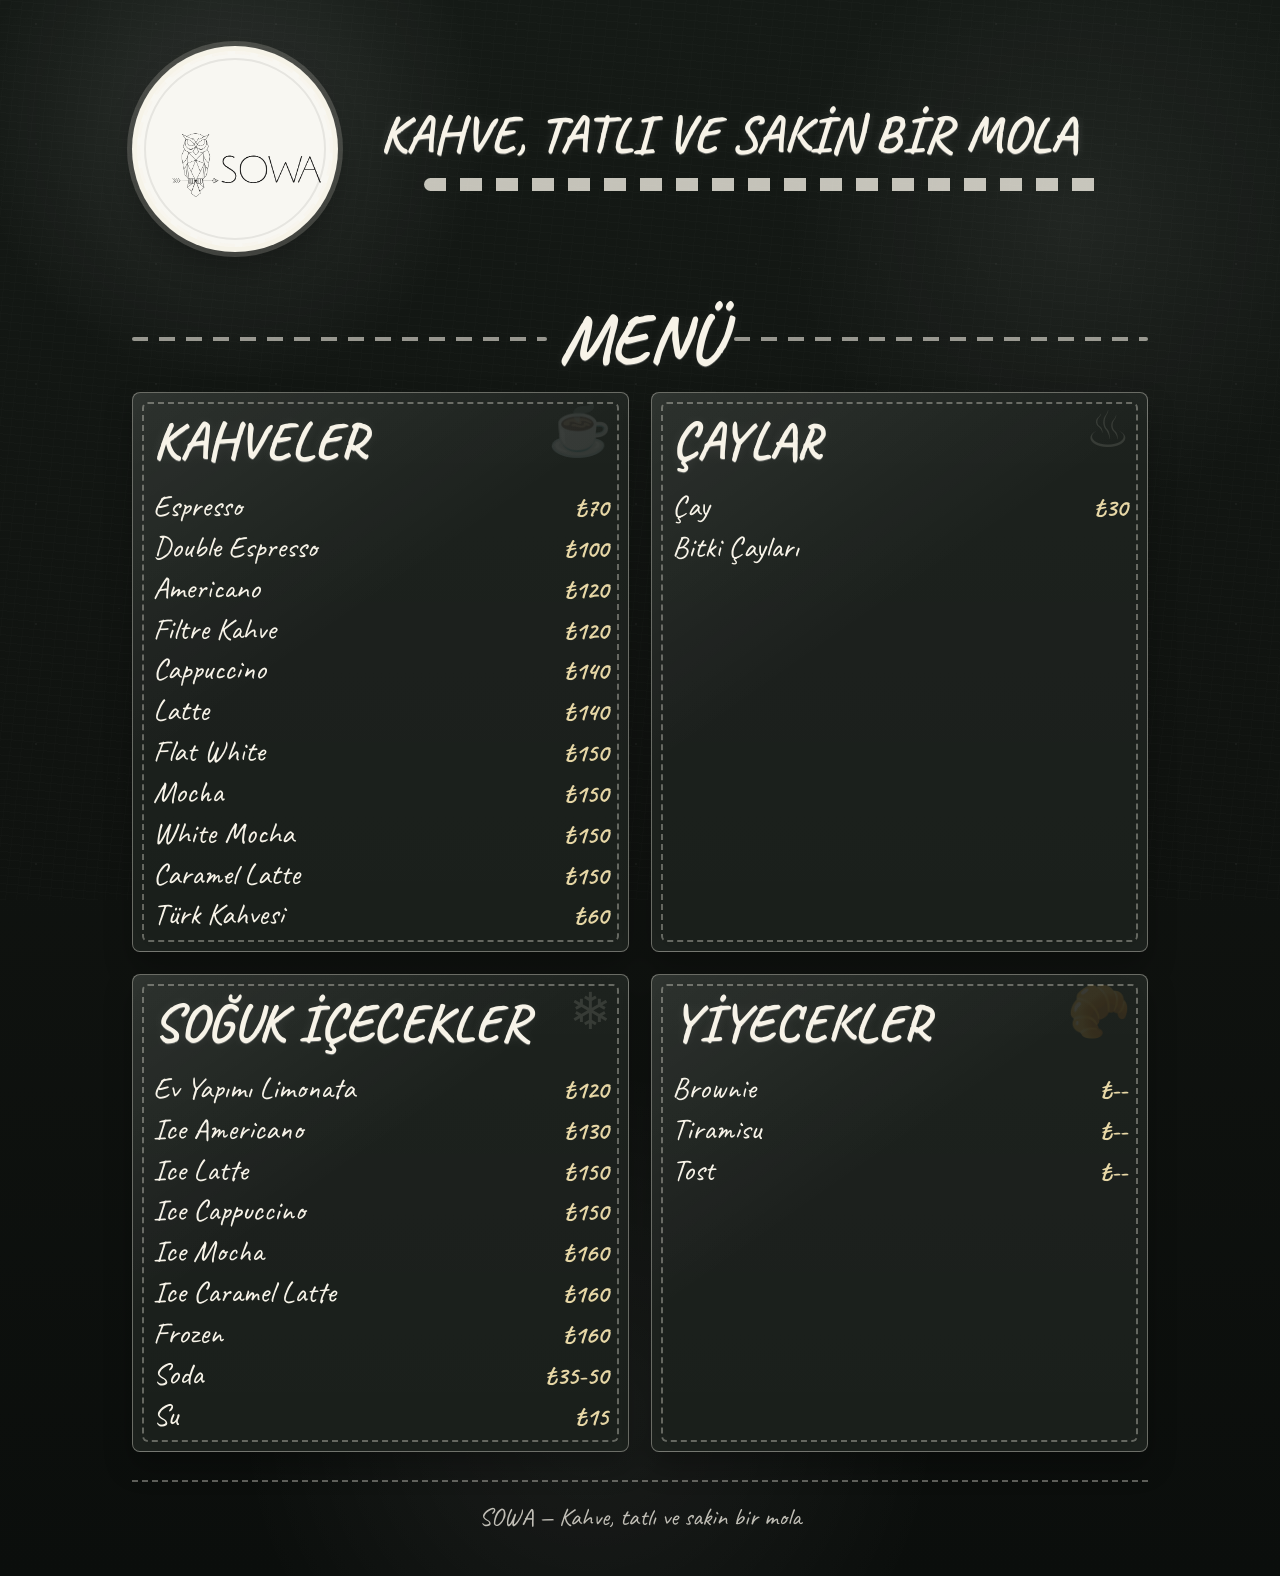
==== sowa-qr-menu/index.html @ 98343e18 "Initial commit: SOWA QR Menu" ====
<!doctype html>
<html lang="tr">
  <head>
    <meta charset="utf-8">
    <meta name="viewport" content="width=device-width, initial-scale=1">
    <meta name="description" content="SOWA QR menü">
    <meta name="theme-color" content="#101310">
    <title>SOWA QR Menü</title>
    <link rel="preconnect" href="https://fonts.googleapis.com">
    <link rel="preconnect" href="https://fonts.gstatic.com" crossorigin>
    <link href="https://fonts.googleapis.com/css2?family=Permanent+Marker&family=Caveat:wght@400;700&display=swap" rel="stylesheet">
    <link rel="stylesheet" href="style.css">
  </head>
  <body>
    <main class="page-shell">
      <header class="hero">
        <div class="logo-badge" aria-label="SOWA logosu">
          <img class="logo" src="assets/logo.jpeg" alt="" width="1080" height="707">
        </div>
        <div class="hero-copy">
          <p class="tagline">Kahve, tatlı ve sakin bir mola</p>
          <span class="hero-dash" aria-hidden="true"></span>
        </div>
      </header>

      <section class="menu-board" aria-labelledby="menu-title">
        <div class="section-heading">
          <span class="chalk-line"></span>
          <h1 id="menu-title">Menü</h1>
          <span class="chalk-line"></span>
        </div>

        <div id="menu" class="menu-grid" aria-live="polite">
          <p class="loading">Menü yükleniyor...</p>
        </div>
      </section>

      <footer class="footer">
        SOWA — Kahve, tatlı ve sakin bir mola
      </footer>
    </main>

    <script src="script.js" defer></script>
  </body>
</html>
---- sowa-qr-menu/style.css ----
:root {
  color-scheme: dark;
  --board: #101310;
  --board-mid: #171c18;
  --board-light: #222821;
  --chalk: #f7f3e8;
  --chalk-soft: rgba(247, 243, 232, 0.76);
  --chalk-faint: rgba(247, 243, 232, 0.42);
  --chalk-line: rgba(247, 243, 232, 0.58);
  --paper: #f3efe4;
  --price: #e7d7a6;
  --shadow: rgba(0, 0, 0, 0.48);
}

* {
  box-sizing: border-box;
}

html {
  min-height: 100%;
  background: var(--board);
  overflow-x: hidden;
}

body {
  min-height: 100%;
  margin: 0;
  color: var(--chalk);
  font-family: "Caveat", "Segoe Print", "Bradley Hand", cursive, sans-serif;
  letter-spacing: 0;
  background:
    radial-gradient(circle at 18% 8%, rgba(255, 255, 255, 0.105), transparent 16rem),
    radial-gradient(circle at 84% 14%, rgba(255, 255, 255, 0.06), transparent 18rem),
    radial-gradient(circle at 46% 90%, rgba(255, 255, 255, 0.06), transparent 22rem),
    linear-gradient(180deg, #151a16 0%, var(--board) 48%, #0b0e0c 100%);
  overflow-x: hidden;
}

body::before,
body::after {
  position: fixed;
  inset: 0;
  pointer-events: none;
  content: "";
}

body::before {
  opacity: 0.23;
  background-image:
    repeating-linear-gradient(5deg, rgba(255, 255, 255, 0.035) 0 1px, transparent 1px 8px),
    repeating-linear-gradient(96deg, rgba(255, 255, 255, 0.025) 0 1px, transparent 1px 11px);
  mix-blend-mode: screen;
}

body::after {
  opacity: 0.18;
  background:
    radial-gradient(circle at 30% 20%, rgba(255, 255, 255, 0.22) 0 1px, transparent 1px 5px),
    radial-gradient(circle at 70% 58%, rgba(255, 255, 255, 0.18) 0 1px, transparent 1px 6px);
  background-size: 120px 120px, 170px 170px;
}

.page-shell {
  position: relative;
  z-index: 1;
  width: min(100%, 1080px);
  margin: 0 auto;
  padding: 18px 14px 30px;
}

.hero {
  display: grid;
  grid-template-columns: auto minmax(0, 1fr);
  align-items: center;
  gap: clamp(16px, 4.8vw, 42px);
  min-height: clamp(120px, 26vw, 228px);
  margin-bottom: 20px;
  padding: clamp(6px, 2.4vw, 18px) 0 clamp(12px, 3vw, 24px);
}

.logo-badge {
  position: relative;
  display: grid;
  place-items: center;
  width: clamp(104px, 25vw, 206px);
  aspect-ratio: 1;
  overflow: hidden;
  border: 5px solid rgba(247, 243, 232, 0.92);
  border-radius: 50%;
  background: #f8f7f2;
  box-shadow:
    0 0 0 5px rgba(247, 243, 232, 0.18),
    0 18px 30px rgba(0, 0, 0, 0.28);
}

.logo-badge::before {
  position: absolute;
  inset: 7px;
  z-index: 1;
  pointer-events: none;
  content: "";
  border: 2px solid rgba(18, 21, 18, 0.08);
  border-radius: 50%;
}

.logo-badge::after {
  position: absolute;
  inset: -5px;
  z-index: 2;
  pointer-events: none;
  content: "";
  border: 8px dashed rgba(247, 243, 232, 0.78);
  border-radius: 50%;
  opacity: 0.56;
}

.logo {
  width: 100%;
  height: 100%;
  object-fit: cover;
  object-position: 35% 50%;
  filter: grayscale(1) contrast(1.08);
  mix-blend-mode: multiply;
  transform: scale(1.06);
}

.hero-copy {
  display: grid;
  gap: clamp(10px, 2.5vw, 18px);
  min-width: 0;
}

.section-heading h1,
.category-title {
  text-shadow:
     0 1px 0 rgba(255, 255, 255, 0.26),
     0 0 12px rgba(255, 255, 255, 0.08);
}

.tagline {
  max-width: 760px;
  margin: 0;
  color: var(--chalk);
  font-family: "Caveat", "Segoe Print", "Bradley Hand", cursive, sans-serif;
  font-size: clamp(1.1rem, 4.2vw, 3.25rem);
  font-weight: 700;
  line-height: 1;
  text-transform: uppercase;
  white-space: nowrap;
  text-shadow:
    0 1px 0 rgba(255, 255, 255, 0.32),
    0 0 10px rgba(255, 255, 255, 0.12);
}

.hero-dash {
  display: block;
  width: min(680px, 100%);
  height: clamp(7px, 1.25vw, 13px);
  margin: 0 auto;
  border-radius: 999px;
  background: repeating-linear-gradient(
    90deg,
    rgba(247, 243, 232, 0.78) 0 22px,
    transparent 22px 36px
  );
  filter: blur(0.2px);
}

.menu-board {
  padding-top: 6px;
}

.section-heading {
  display: grid;
  grid-template-columns: 1fr auto 1fr;
  align-items: center;
  gap: 12px;
  margin: 2px 0 18px;
}

.section-heading h1 {
  margin: 0;
  font-family: "Caveat", "Segoe Print", "Bradley Hand", cursive, sans-serif;
  font-size: clamp(2rem, 10vw, 4.4rem);
  font-weight: 700;
  line-height: 1;
  text-transform: uppercase;
}

.chalk-line {
  height: 4px;
  border-radius: 999px;
  background: repeating-linear-gradient(90deg, var(--chalk-line) 0 16px, transparent 16px 27px);
  filter: blur(0.15px);
  align-self: center;
}

.menu-grid {
  display: grid;
  gap: 14px;
}

.category-card {
  position: relative;
  overflow: hidden;
  padding: 18px 16px 16px;
  border: 1px solid rgba(247, 243, 232, 0.36);
  border-radius: 8px;
  background:
    linear-gradient(145deg, rgba(255, 255, 255, 0.07), transparent 42%),
    linear-gradient(180deg, rgba(255, 255, 255, 0.026), rgba(255, 255, 255, 0.012)),
    var(--board-mid);
  box-shadow:
    0 14px 28px rgba(0, 0, 0, 0.25),
    inset 0 0 34px rgba(255, 255, 255, 0.025);
}

.category-card::before {
  position: absolute;
  inset: 9px;
  pointer-events: none;
  content: "";
  border: 2px dashed rgba(247, 243, 232, 0.34);
  border-radius: 6px;
}

.category-card::after {
  position: absolute;
  top: 12px;
  right: 16px;
  color: rgba(247, 243, 232, 0.12);
  content: attr(data-mark);
  font-family: "Caveat", "Segoe Print", "Bradley Hand", cursive, sans-serif;
  font-size: clamp(2rem, 8.5vw, 3.2rem);
  line-height: 1;
}

.category-title {
  position: relative;
  z-index: 1;
  margin: 0 0 13px;
  padding-right: 58px;
  color: var(--chalk);
  font-family: "Caveat", "Segoe Print", "Bradley Hand", cursive, sans-serif;
  font-size: clamp(1.75rem, 8.4vw, 3.3rem);
  font-weight: 700;
  line-height: 0.98;
  text-transform: uppercase;
  overflow-wrap: anywhere;
}

.items {
  position: relative;
  z-index: 1;
  display: grid;
  gap: 8px;
  margin: 0;
  padding: 0;
  padding-top: 10px;
  list-style: none;
}

.item {
  display: grid;
  grid-template-columns: minmax(0, 1fr) max-content;
  align-items: baseline;
  gap: 14px;
  min-height: 30px;
  color: var(--chalk);
  font-size: clamp(1.24rem, 5.7vw, 1.9rem);
  line-height: 1.08;
}

.item--no-price {
  grid-template-columns: minmax(0, 1fr);
}

.item-name {
  min-width: 0;
  overflow-wrap: anywhere;
}

.item-price {
  color: var(--price);
  font-family: "Caveat", "Segoe Print", "Bradley Hand", cursive, sans-serif;
  font-size: 0.84em;
  font-weight: 700;
  white-space: nowrap;
}

.loading,
.error {
  margin: 24px 0;
  color: var(--chalk-soft);
  font-size: 1.45rem;
  text-align: center;
}

.error {
  color: #ffd8c7;
}

.footer {
  margin-top: 28px;
  padding: 20px 8px 0;
  border-top: 2px dashed rgba(247, 243, 232, 0.36);
  color: var(--chalk-soft);
  font-size: clamp(1.05rem, 4.8vw, 1.55rem);
  line-height: 1.2;
  text-align: center;
  overflow-wrap: anywhere;
}

@media (min-width: 680px) {
  .page-shell {
    padding: 28px 26px 44px;
  }

  .menu-grid {
    grid-template-columns: repeat(2, minmax(0, 1fr));
    gap: 18px;
  }

  .category-card {
    padding: 22px 20px 20px;
  }

}

@media (min-width: 980px) {
  .page-shell {
    padding-inline: 32px;
  }

  .menu-grid {
    gap: 22px;
  }

}

@media (max-width: 460px) {
  .hero {
    grid-template-columns: 1fr;
    justify-items: center;
    text-align: center;
  }

  .hero-copy {
    justify-items: center;
  }
}
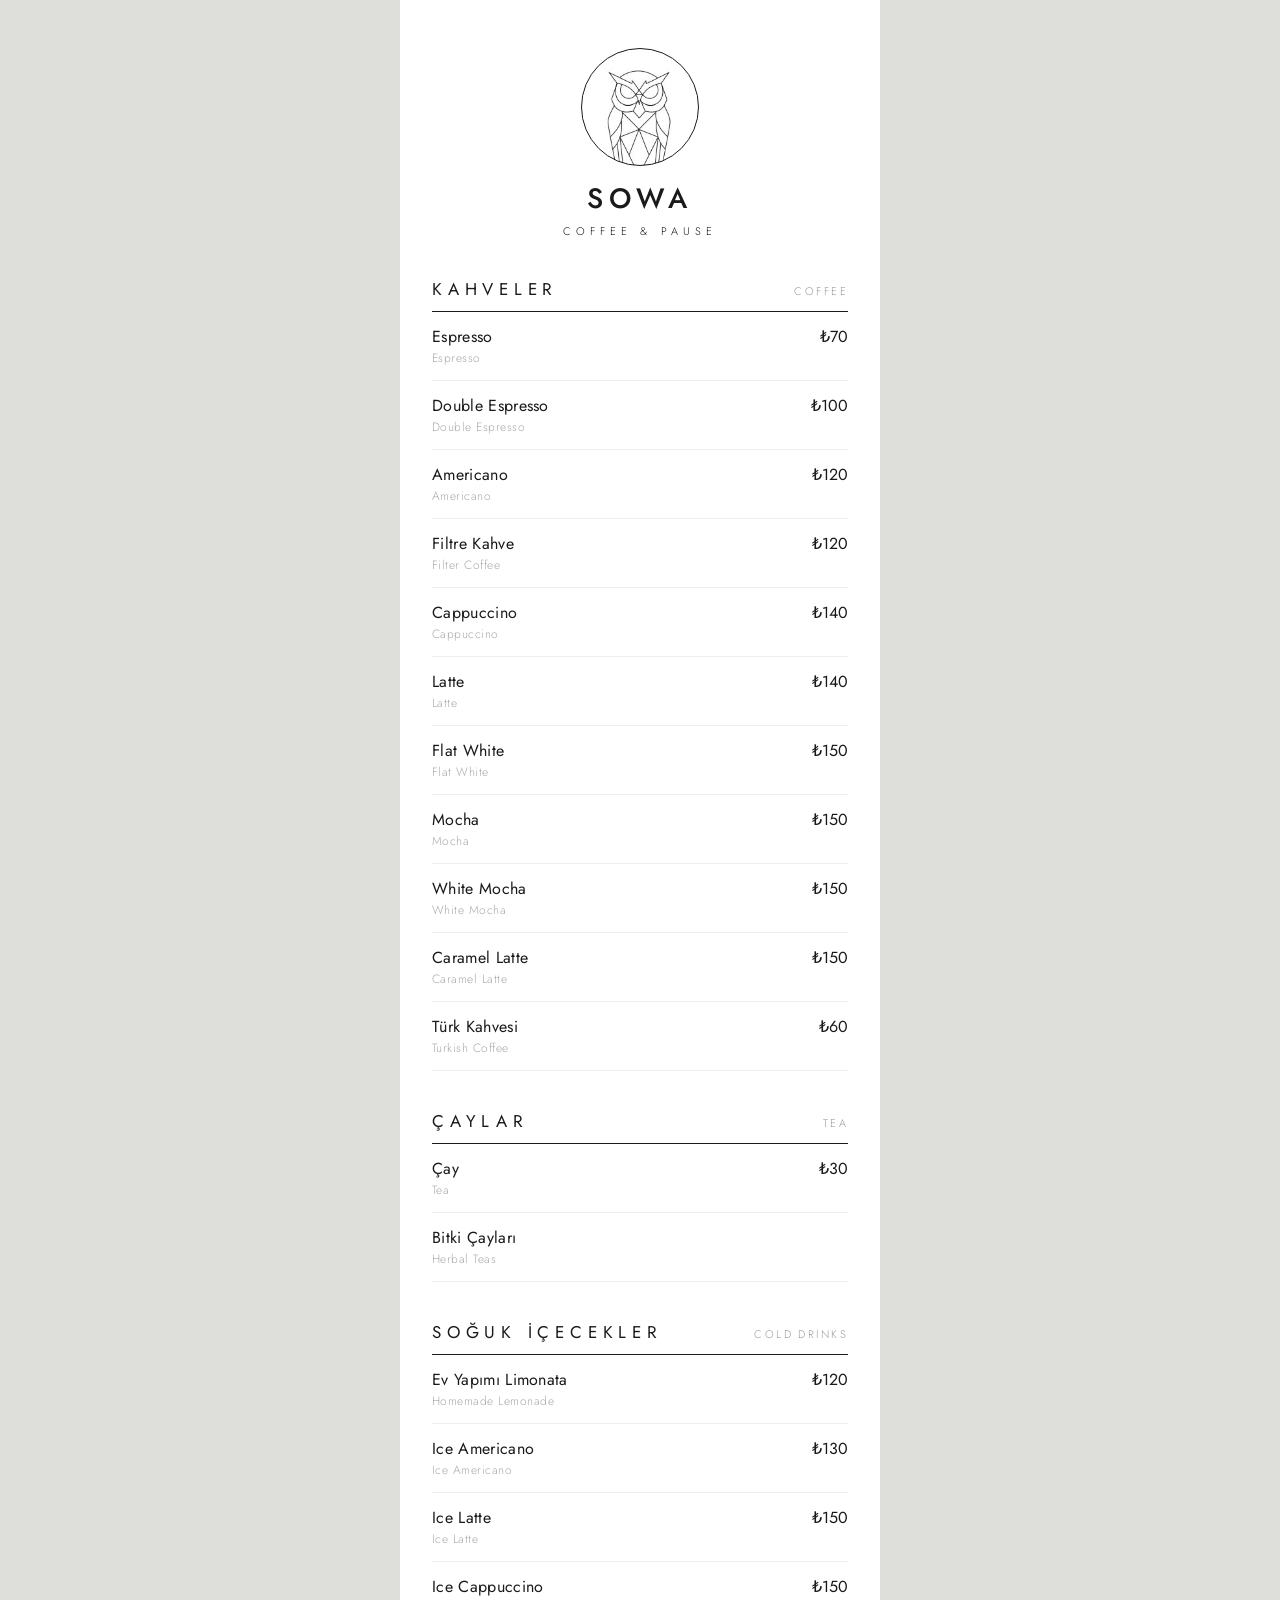
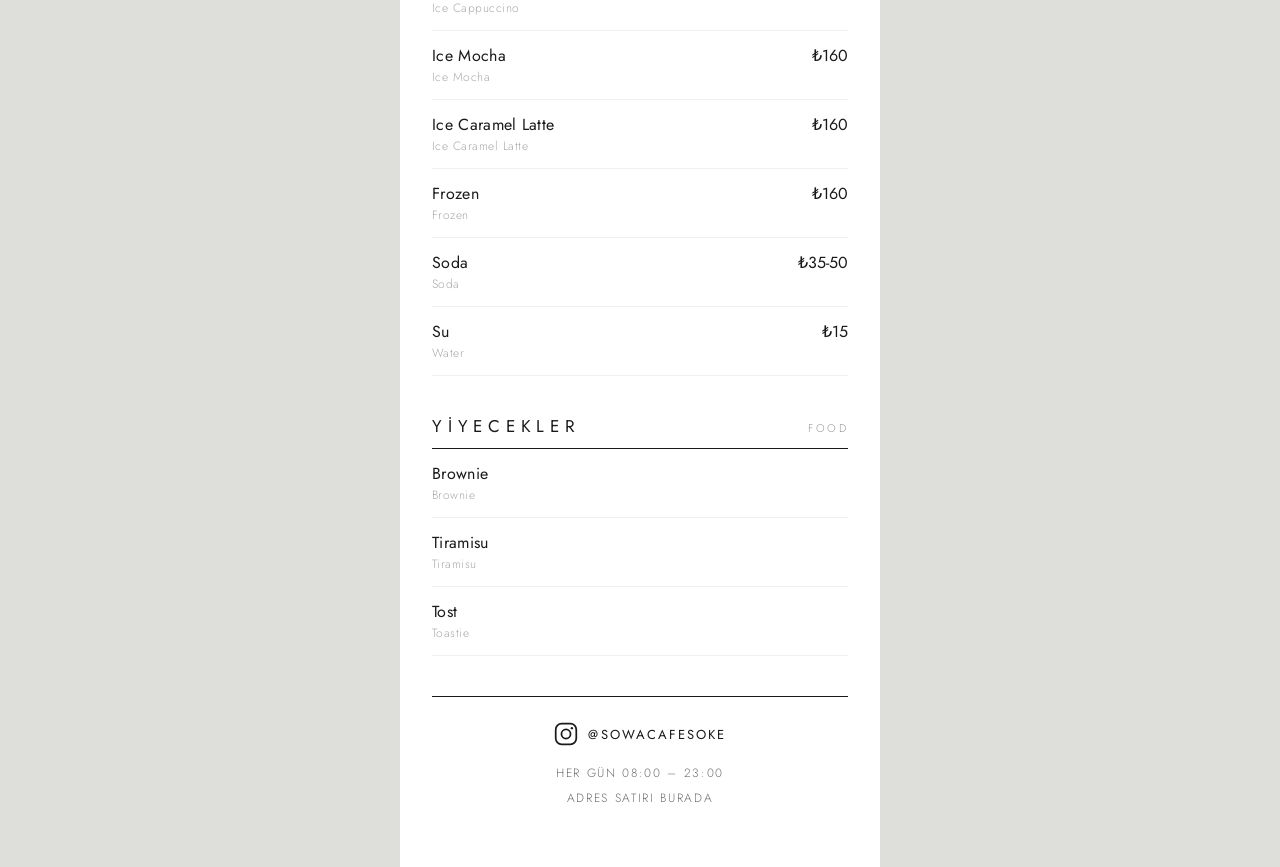
==== commit 3b95cea8: "New design: replace QR menu with updated single-page layout" ====
--- a/sowa-qr-menu/index.html
+++ b/sowa-qr-menu/index.html
@@ -1,45 +1,395 @@
 <!doctype html>
 <html lang="tr">
   <head>
-    <meta charset="utf-8">
-    <meta name="viewport" content="width=device-width, initial-scale=1">
-    <meta name="description" content="SOWA QR menü">
-    <meta name="theme-color" content="#101310">
-    <title>SOWA QR Menü</title>
-    <link rel="preconnect" href="https://fonts.googleapis.com">
-    <link rel="preconnect" href="https://fonts.gstatic.com" crossorigin>
-    <link href="https://fonts.googleapis.com/css2?family=Permanent+Marker&family=Caveat:wght@400;700&display=swap" rel="stylesheet">
-    <link rel="stylesheet" href="style.css">
+    <meta charset="utf-8" />
+    <meta
+      name="viewport"
+      content="width=device-width, initial-scale=1, maximum-scale=1"
+    />
+    <title>SOWA · Menü</title>
+    <link rel="preconnect" href="https://fonts.googleapis.com" />
+    <link rel="preconnect" href="https://fonts.gstatic.com" crossorigin />
+    <link
+      href="https://fonts.googleapis.com/css2?family=Jost:wght@300;400;500&display=swap"
+      rel="stylesheet"
+    />
+    <style>
+      * {
+        box-sizing: border-box;
+        margin: 0;
+        padding: 0;
+      }
+      html,
+      body {
+        background: #dededa;
+      }
+      body {
+        font-family: "Jost", sans-serif;
+        color: #1a1a1a;
+        display: flex;
+        justify-content: center;
+        min-height: 100vh;
+      }
+      .sheet {
+        width: 100%;
+        max-width: 480px;
+        background: #fff;
+        min-height: 100vh;
+        padding: 48px 32px 56px;
+      }
+      /* Header */
+      .head {
+        display: flex;
+        flex-direction: column;
+        align-items: center;
+        text-align: center;
+      }
+      .logo {
+        width: 118px;
+        height: 118px;
+        border-radius: 50%;
+        border: 1.5px solid #1a1a1a;
+        background-image: url("sowa.jpeg");
+        background-repeat: no-repeat;
+        background-size: 700px auto;
+        background-position: -170px -173px;
+        background-color: #fff;
+        background-blend-mode: multiply;
+      }
+      .brand {
+        font-weight: 500;
+        font-size: 28px;
+        letter-spacing: 0.22em;
+        margin-top: 12px;
+      }
+      .tag {
+        font-weight: 300;
+        font-size: 11px;
+        letter-spacing: 0.46em;
+        text-transform: uppercase;
+        margin-top: 4px;
+      }
+      /* Category */
+      .cat {
+        margin-top: 38px;
+      }
+      .cat-head {
+        display: flex;
+        align-items: baseline;
+        justify-content: space-between;
+        border-bottom: 1px solid #1a1a1a;
+        padding-bottom: 10px;
+      }
+      .cat-tr {
+        font-weight: 400;
+        font-size: 17px;
+        letter-spacing: 0.34em;
+        text-transform: uppercase;
+      }
+      .cat-en {
+        font-weight: 300;
+        font-size: 11px;
+        letter-spacing: 0.22em;
+        color: #9a9a9a;
+        text-transform: uppercase;
+      }
+      /* Item */
+      .item {
+        display: flex;
+        align-items: baseline;
+        gap: 10px;
+        padding: 13px 0;
+        border-bottom: 1px solid #efefef;
+      }
+      .item .names {
+        display: flex;
+        flex-direction: column;
+        gap: 1px;
+      }
+      .item .tr {
+        font-weight: 400;
+        font-size: 16px;
+        letter-spacing: 0.02em;
+      }
+      .item .en {
+        font-weight: 300;
+        font-size: 12px;
+        color: #a8a8a8;
+        letter-spacing: 0.04em;
+      }
+      .item .sp {
+        flex: 1;
+      }
+      .item .price {
+        font-weight: 400;
+        font-size: 16px;
+        white-space: nowrap;
+      }
+      /* Footer */
+      .foot {
+        margin-top: 40px;
+        padding-top: 24px;
+        border-top: 1px solid #1a1a1a;
+        display: flex;
+        flex-direction: column;
+        align-items: center;
+        gap: 14px;
+      }
+      .ig {
+        display: inline-flex;
+        align-items: center;
+        gap: 9px;
+        text-decoration: none;
+        color: #1a1a1a;
+      }
+      .ig span {
+        font-weight: 400;
+        font-size: 13px;
+        letter-spacing: 0.16em;
+        text-transform: uppercase;
+      }
+      .info {
+        text-align: center;
+        font-weight: 300;
+        color: #6e6e6e;
+        font-size: 12px;
+        letter-spacing: 0.14em;
+        line-height: 2.1;
+        text-transform: uppercase;
+      }
+    </style>
   </head>
   <body>
-    <main class="page-shell">
-      <header class="hero">
-        <div class="logo-badge" aria-label="SOWA logosu">
-          <img class="logo" src="assets/logo.jpeg" alt="" width="1080" height="707">
-        </div>
-        <div class="hero-copy">
-          <p class="tagline">Kahve, tatlı ve sakin bir mola</p>
-          <span class="hero-dash" aria-hidden="true"></span>
-        </div>
-      </header>
-
-      <section class="menu-board" aria-labelledby="menu-title">
-        <div class="section-heading">
-          <span class="chalk-line"></span>
-          <h1 id="menu-title">Menü</h1>
-          <span class="chalk-line"></span>
-        </div>
-
-        <div id="menu" class="menu-grid" aria-live="polite">
-          <p class="loading">Menü yükleniyor...</p>
+    <main class="sheet">
+      <div class="head">
+        <div class="logo"></div>
+        <div class="brand">SOWA</div>
+        <div class="tag">Coffee &amp; Pause</div>
+      </div>
+
+      <!-- KAHVELER -->
+      <section class="cat">
+        <div class="cat-head">
+          <span class="cat-tr">KAHVELER</span><span class="cat-en">Coffee</span>
+        </div>
+        <div class="item">
+          <div class="names">
+            <span class="tr">Espresso</span><span class="en">Espresso</span>
+          </div>
+          <span class="sp"></span><span class="price">₺70</span>
+        </div>
+        <div class="item">
+          <div class="names">
+            <span class="tr">Double Espresso</span
+            ><span class="en">Double Espresso</span>
+          </div>
+          <span class="sp"></span><span class="price">₺100</span>
+        </div>
+        <div class="item">
+          <div class="names">
+            <span class="tr">Americano</span><span class="en">Americano</span>
+          </div>
+          <span class="sp"></span><span class="price">₺120</span>
+        </div>
+        <div class="item">
+          <div class="names">
+            <span class="tr">Filtre Kahve</span
+            ><span class="en">Filter Coffee</span>
+          </div>
+          <span class="sp"></span><span class="price">₺120</span>
+        </div>
+        <div class="item">
+          <div class="names">
+            <span class="tr">Cappuccino</span><span class="en">Cappuccino</span>
+          </div>
+          <span class="sp"></span><span class="price">₺140</span>
+        </div>
+        <div class="item">
+          <div class="names">
+            <span class="tr">Latte</span><span class="en">Latte</span>
+          </div>
+          <span class="sp"></span><span class="price">₺140</span>
+        </div>
+        <div class="item">
+          <div class="names">
+            <span class="tr">Flat White</span><span class="en">Flat White</span>
+          </div>
+          <span class="sp"></span><span class="price">₺150</span>
+        </div>
+        <div class="item">
+          <div class="names">
+            <span class="tr">Mocha</span><span class="en">Mocha</span>
+          </div>
+          <span class="sp"></span><span class="price">₺150</span>
+        </div>
+        <div class="item">
+          <div class="names">
+            <span class="tr">White Mocha</span
+            ><span class="en">White Mocha</span>
+          </div>
+          <span class="sp"></span><span class="price">₺150</span>
+        </div>
+        <div class="item">
+          <div class="names">
+            <span class="tr">Caramel Latte</span
+            ><span class="en">Caramel Latte</span>
+          </div>
+          <span class="sp"></span><span class="price">₺150</span>
+        </div>
+        <div class="item">
+          <div class="names">
+            <span class="tr">Türk Kahvesi</span
+            ><span class="en">Turkish Coffee</span>
+          </div>
+          <span class="sp"></span><span class="price">₺60</span>
         </div>
       </section>
 
-      <footer class="footer">
-        SOWA — Kahve, tatlı ve sakin bir mola
+      <!-- ÇAYLAR -->
+      <section class="cat">
+        <div class="cat-head">
+          <span class="cat-tr">ÇAYLAR</span><span class="cat-en">Tea</span>
+        </div>
+        <div class="item">
+          <div class="names">
+            <span class="tr">Çay</span><span class="en">Tea</span>
+          </div>
+          <span class="sp"></span><span class="price">₺30</span>
+        </div>
+        <div class="item">
+          <div class="names">
+            <span class="tr">Bitki Çayları</span
+            ><span class="en">Herbal Teas</span>
+          </div>
+          <span class="sp"></span><span class="price"></span>
+        </div>
+      </section>
+
+      <!-- SOĞUK İÇECEKLER -->
+      <section class="cat">
+        <div class="cat-head">
+          <span class="cat-tr">SOĞUK İÇECEKLER</span
+          ><span class="cat-en">Cold Drinks</span>
+        </div>
+        <div class="item">
+          <div class="names">
+            <span class="tr">Ev Yapımı Limonata</span
+            ><span class="en">Homemade Lemonade</span>
+          </div>
+          <span class="sp"></span><span class="price">₺120</span>
+        </div>
+        <div class="item">
+          <div class="names">
+            <span class="tr">Ice Americano</span
+            ><span class="en">Ice Americano</span>
+          </div>
+          <span class="sp"></span><span class="price">₺130</span>
+        </div>
+        <div class="item">
+          <div class="names">
+            <span class="tr">Ice Latte</span><span class="en">Ice Latte</span>
+          </div>
+          <span class="sp"></span><span class="price">₺150</span>
+        </div>
+        <div class="item">
+          <div class="names">
+            <span class="tr">Ice Cappuccino</span
+            ><span class="en">Ice Cappuccino</span>
+          </div>
+          <span class="sp"></span><span class="price">₺150</span>
+        </div>
+        <div class="item">
+          <div class="names">
+            <span class="tr">Ice Mocha</span><span class="en">Ice Mocha</span>
+          </div>
+          <span class="sp"></span><span class="price">₺160</span>
+        </div>
+        <div class="item">
+          <div class="names">
+            <span class="tr">Ice Caramel Latte</span
+            ><span class="en">Ice Caramel Latte</span>
+          </div>
+          <span class="sp"></span><span class="price">₺160</span>
+        </div>
+        <div class="item">
+          <div class="names">
+            <span class="tr">Frozen</span><span class="en">Frozen</span>
+          </div>
+          <span class="sp"></span><span class="price">₺160</span>
+        </div>
+        <div class="item">
+          <div class="names">
+            <span class="tr">Soda</span><span class="en">Soda</span>
+          </div>
+          <span class="sp"></span><span class="price">₺35-50</span>
+        </div>
+        <div class="item">
+          <div class="names">
+            <span class="tr">Su</span><span class="en">Water</span>
+          </div>
+          <span class="sp"></span><span class="price">₺15</span>
+        </div>
+      </section>
+
+      <!-- YİYECEKLER -->
+      <section class="cat">
+        <div class="cat-head">
+          <span class="cat-tr">YİYECEKLER</span><span class="cat-en">Food</span>
+        </div>
+        <div class="item">
+          <div class="names">
+            <span class="tr">Brownie</span><span class="en">Brownie</span>
+          </div>
+          <span class="sp"></span><span class="price"></span>
+        </div>
+        <div class="item">
+          <div class="names">
+            <span class="tr">Tiramisu</span><span class="en">Tiramisu</span>
+          </div>
+          <span class="sp"></span><span class="price"></span>
+        </div>
+        <div class="item">
+          <div class="names">
+            <span class="tr">Tost</span><span class="en">Toastie</span>
+          </div>
+          <span class="sp"></span><span class="price"></span>
+        </div>
+      </section>
+
+      <footer class="foot">
+        <a
+          class="ig"
+          href="https://www.instagram.com/sowacafesoke"
+          target="_blank"
+          rel="noopener"
+        >
+          <svg
+            width="26"
+            height="26"
+            viewBox="0 0 24 24"
+            fill="none"
+            stroke="#1a1a1a"
+            stroke-width="1.6"
+            stroke-linecap="round"
+            stroke-linejoin="round"
+          >
+            <rect x="2.5" y="2.5" width="19" height="19" rx="5.5"></rect>
+            <circle cx="12" cy="12" r="4.2"></circle>
+            <circle
+              cx="17.4"
+              cy="6.6"
+              r="1.1"
+              fill="#1a1a1a"
+              stroke="none"
+            ></circle>
+          </svg>
+          <span>@sowacafesoke</span>
+        </a>
+        <div class="info">
+          <div>Her gün 08:00 – 23:00</div>
+          <div>Adres satırı burada</div>
+        </div>
       </footer>
     </main>
-
-    <script src="script.js" defer></script>
   </body>
 </html>
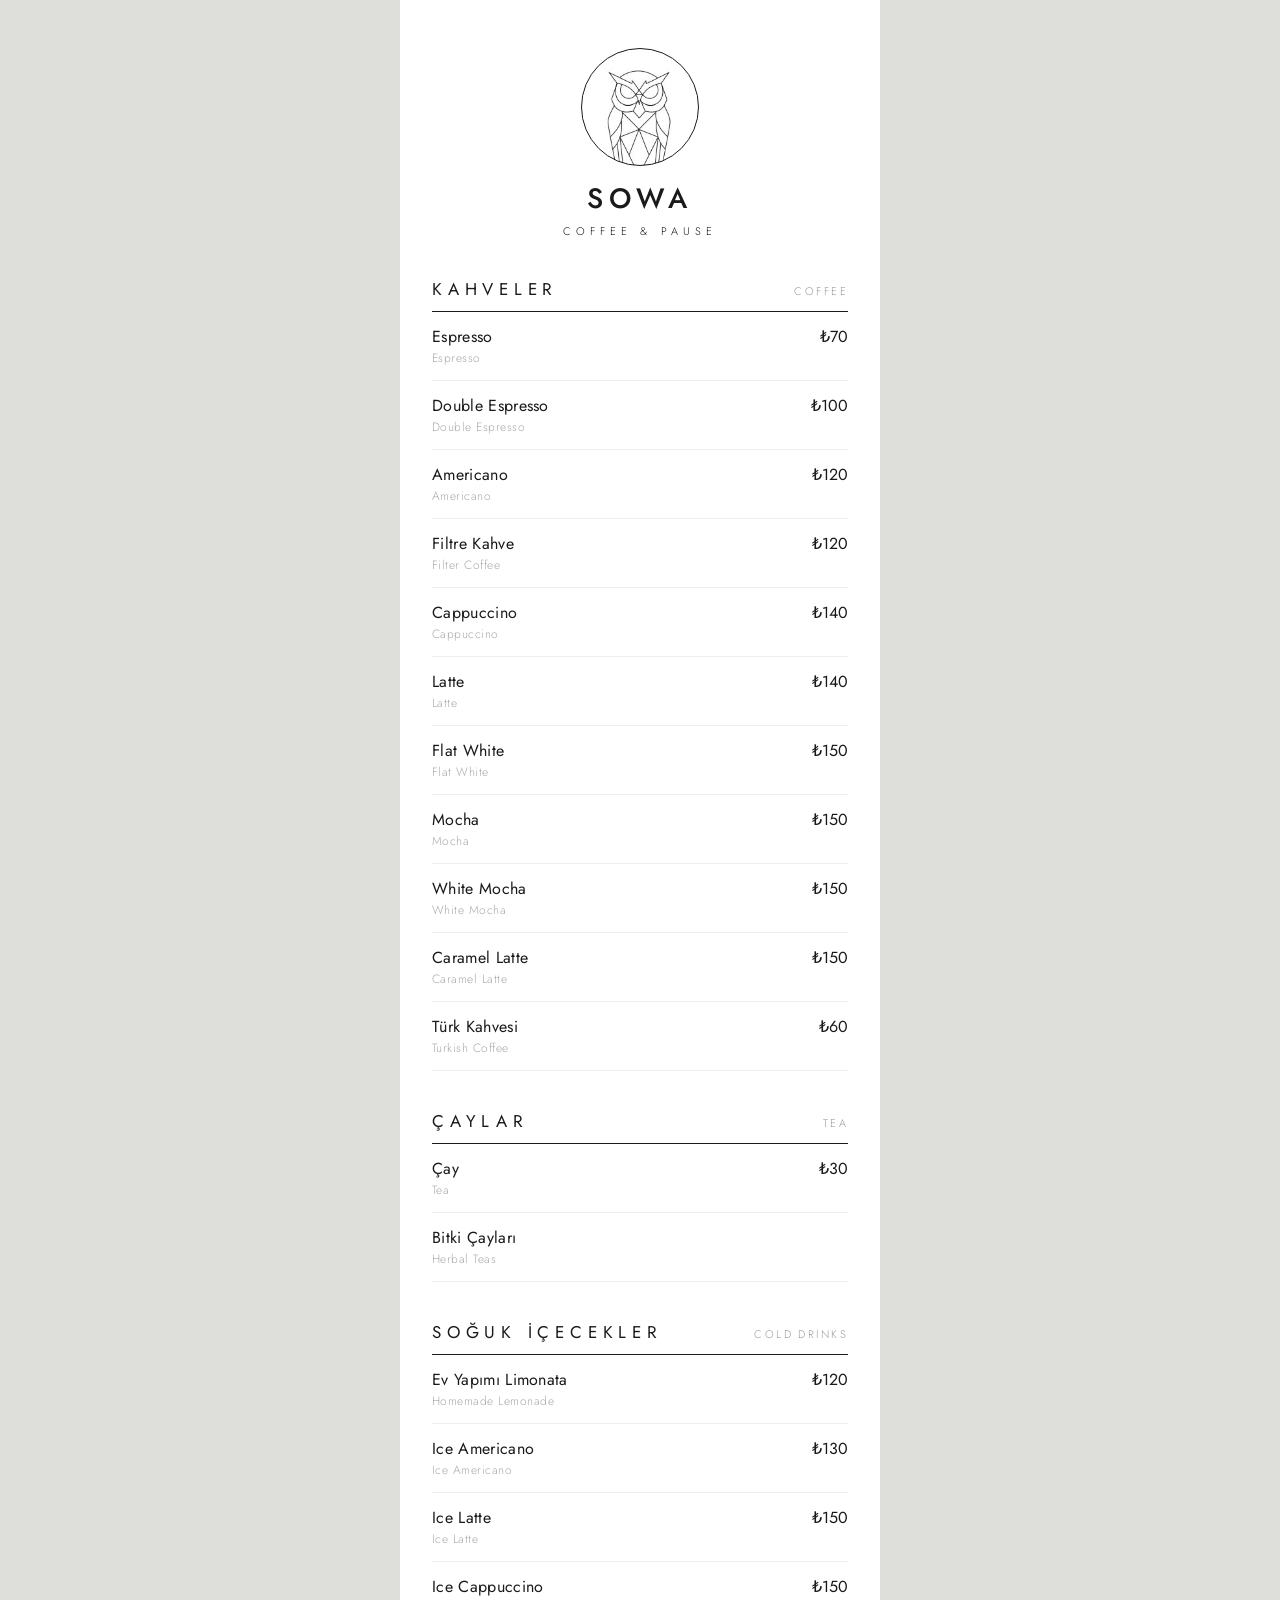
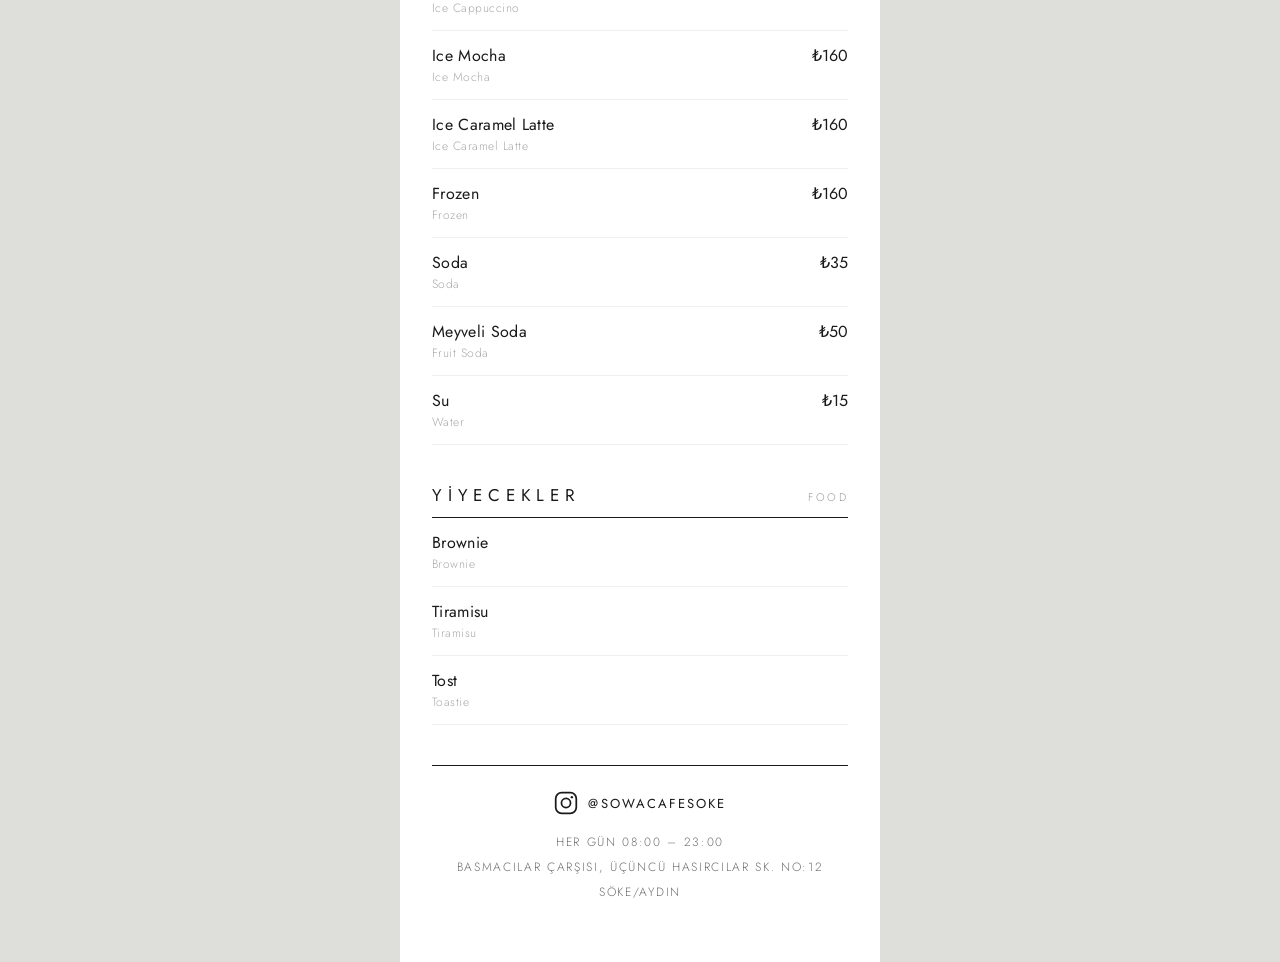
==== commit 0351e682: "Update menu: add Meyveli Soda item and real address" ====
--- a/sowa-qr-menu/index.html
+++ b/sowa-qr-menu/index.html
@@ -321,7 +321,14 @@
           <div class="names">
             <span class="tr">Soda</span><span class="en">Soda</span>
           </div>
-          <span class="sp"></span><span class="price">₺35-50</span>
+          <span class="sp"></span><span class="price">₺35</span>
+        </div>
+        <div class="item">
+          <div class="names">
+            <span class="tr">Meyveli Soda</span
+            ><span class="en">Fruit Soda</span>
+          </div>
+          <span class="sp"></span><span class="price">₺50</span>
         </div>
         <div class="item">
           <div class="names">
@@ -387,7 +394,7 @@
         </a>
         <div class="info">
           <div>Her gün 08:00 – 23:00</div>
-          <div>Adres satırı burada</div>
+          <div>Basmacılar Çarşısı, Üçüncü Hasırcılar Sk. No:12 Söke/Aydın</div>
         </div>
       </footer>
     </main>
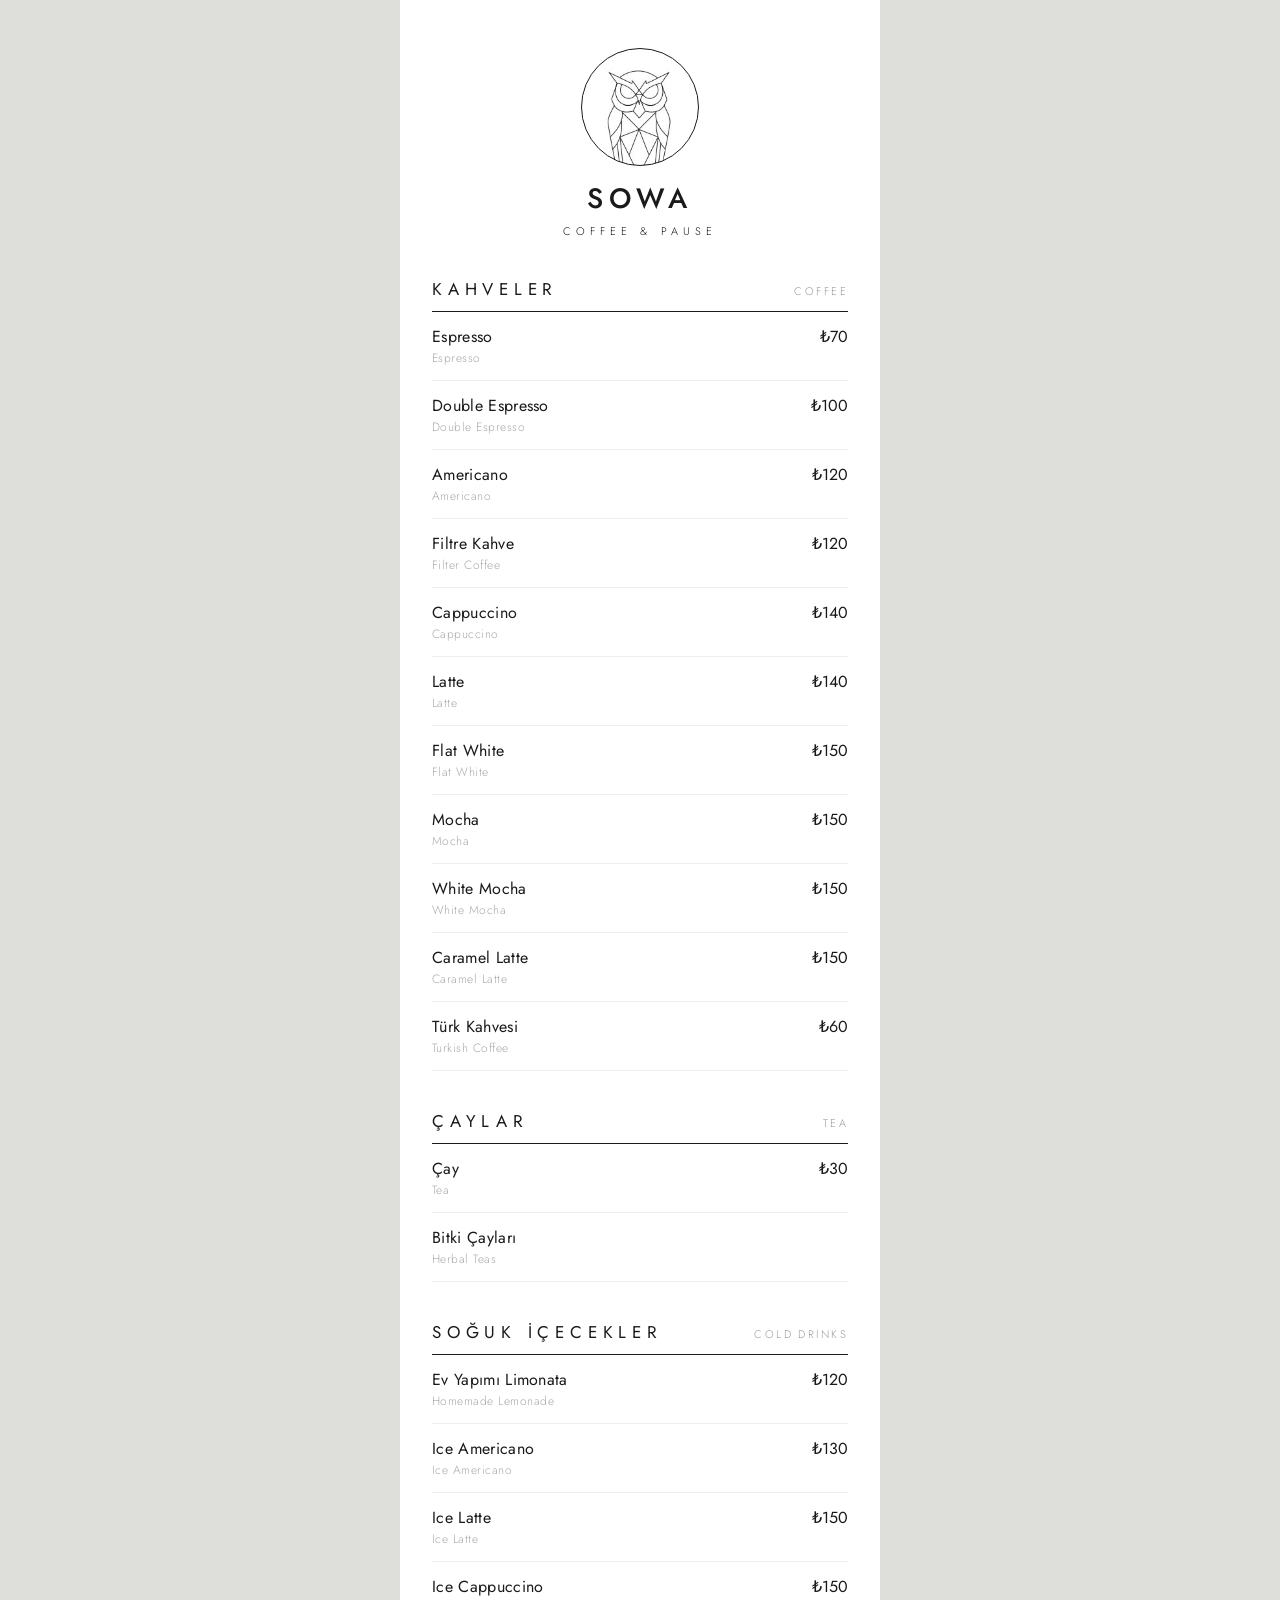
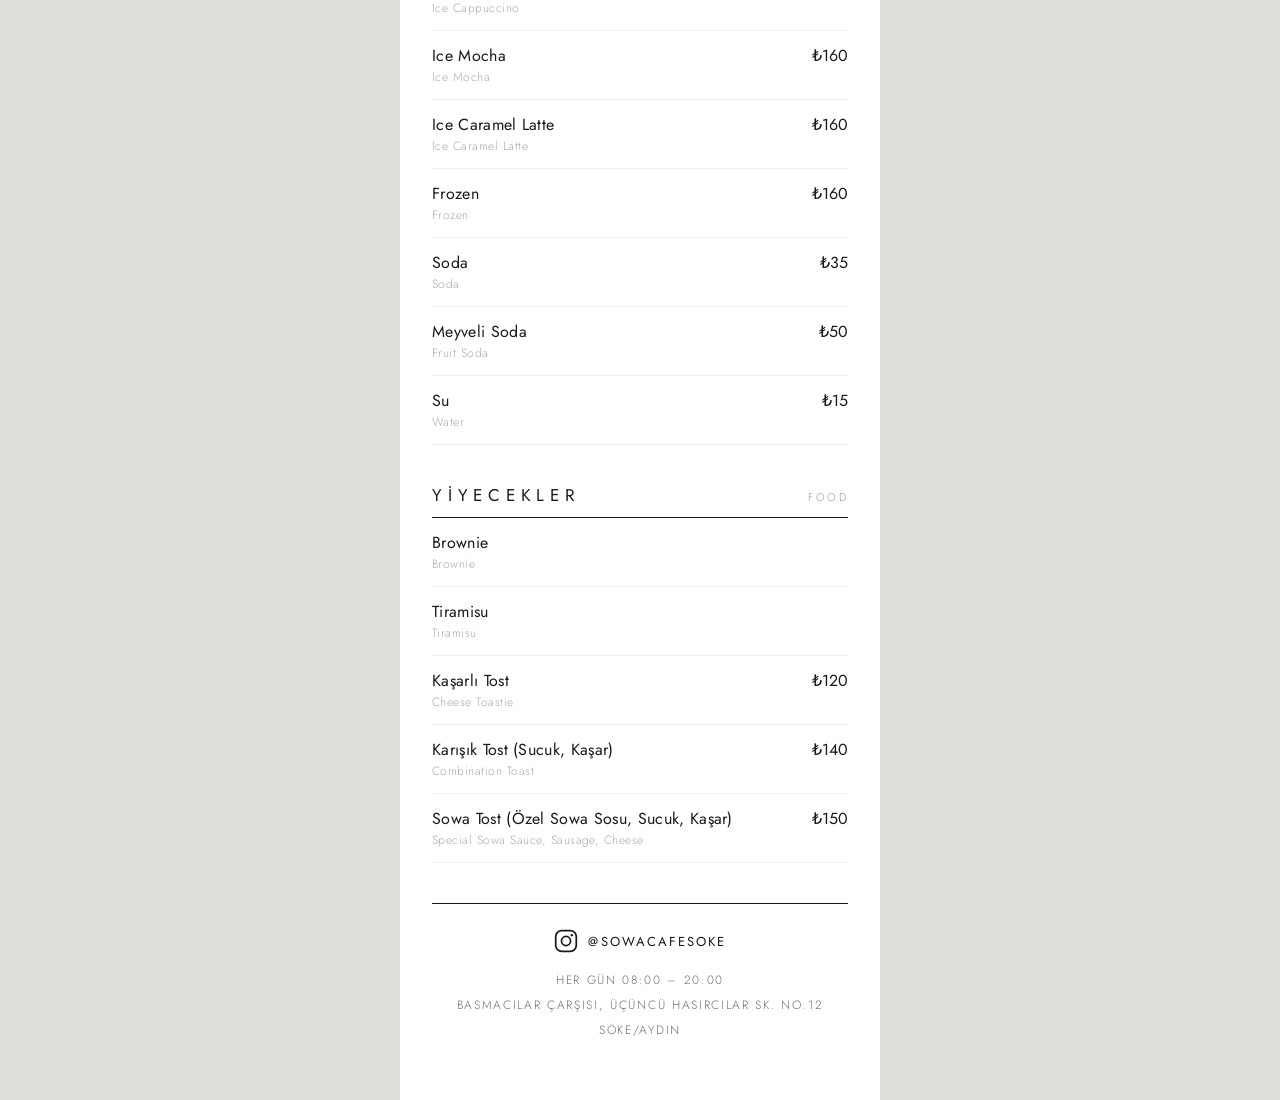
==== commit 25d8fb10: "Update toast menu items" ====
--- a/sowa-qr-menu/index.html
+++ b/sowa-qr-menu/index.html
@@ -357,9 +357,24 @@
         </div>
         <div class="item">
           <div class="names">
-            <span class="tr">Tost</span><span class="en">Toastie</span>
-          </div>
-          <span class="sp"></span><span class="price"></span>
+            <span class="tr">Kaşarlı Tost</span
+            ><span class="en">Cheese Toastie</span>
+          </div>
+          <span class="sp"></span><span class="price">₺120</span>
+        </div>
+        <div class="item">
+          <div class="names">
+            <span class="tr">Karışık Tost (Sucuk, Kaşar)</span
+            ><span class="en">Combination Toast</span>
+          </div>
+          <span class="sp"></span><span class="price">₺140</span>
+        </div>
+        <div class="item">
+          <div class="names">
+            <span class="tr">Sowa Tost (Özel Sowa Sosu, Sucuk, Kaşar)</span
+            ><span class="en">Special Sowa Sauce, Sausage, Cheese</span>
+          </div>
+          <span class="sp"></span><span class="price">₺150</span>
         </div>
       </section>
 
@@ -393,7 +408,7 @@
           <span>@sowacafesoke</span>
         </a>
         <div class="info">
-          <div>Her gün 08:00 – 23:00</div>
+          <div>Her gün 08:00 – 20:00</div>
           <div>Basmacılar Çarşısı, Üçüncü Hasırcılar Sk. No:12 Söke/Aydın</div>
         </div>
       </footer>
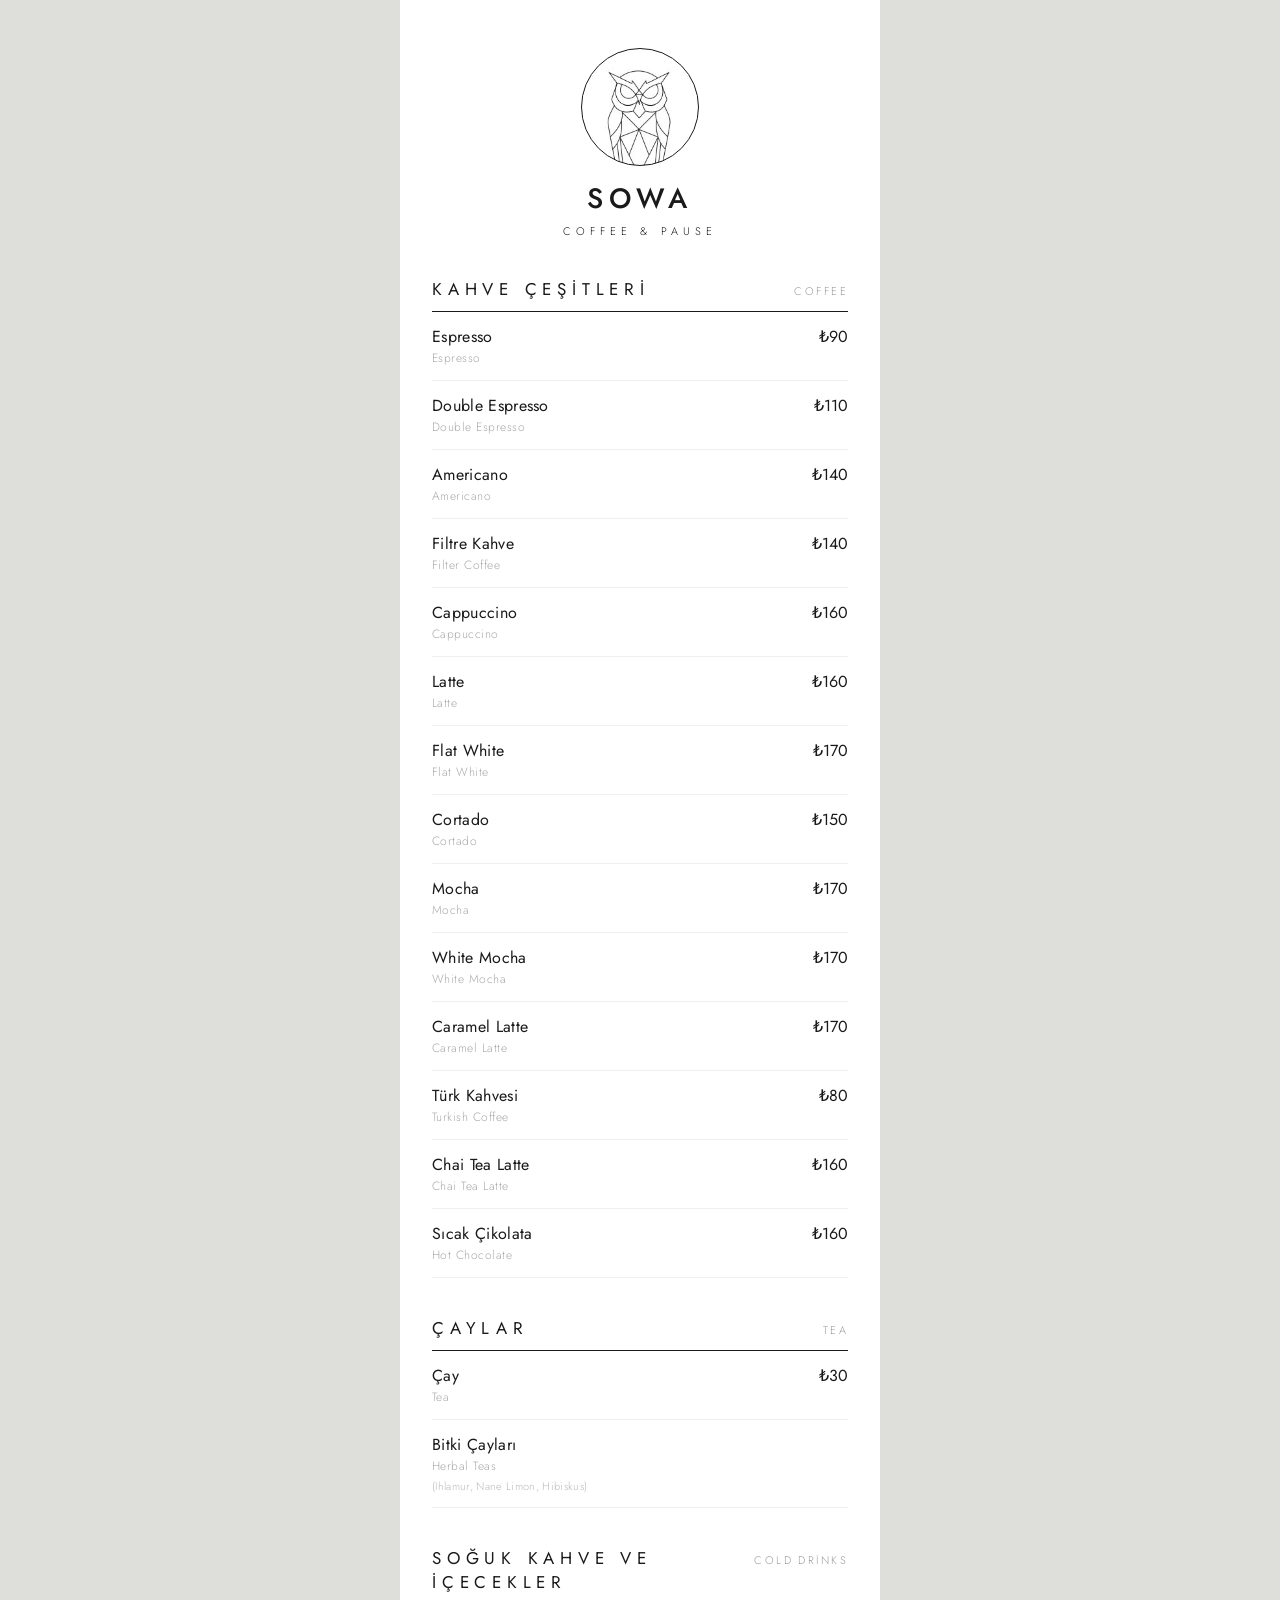
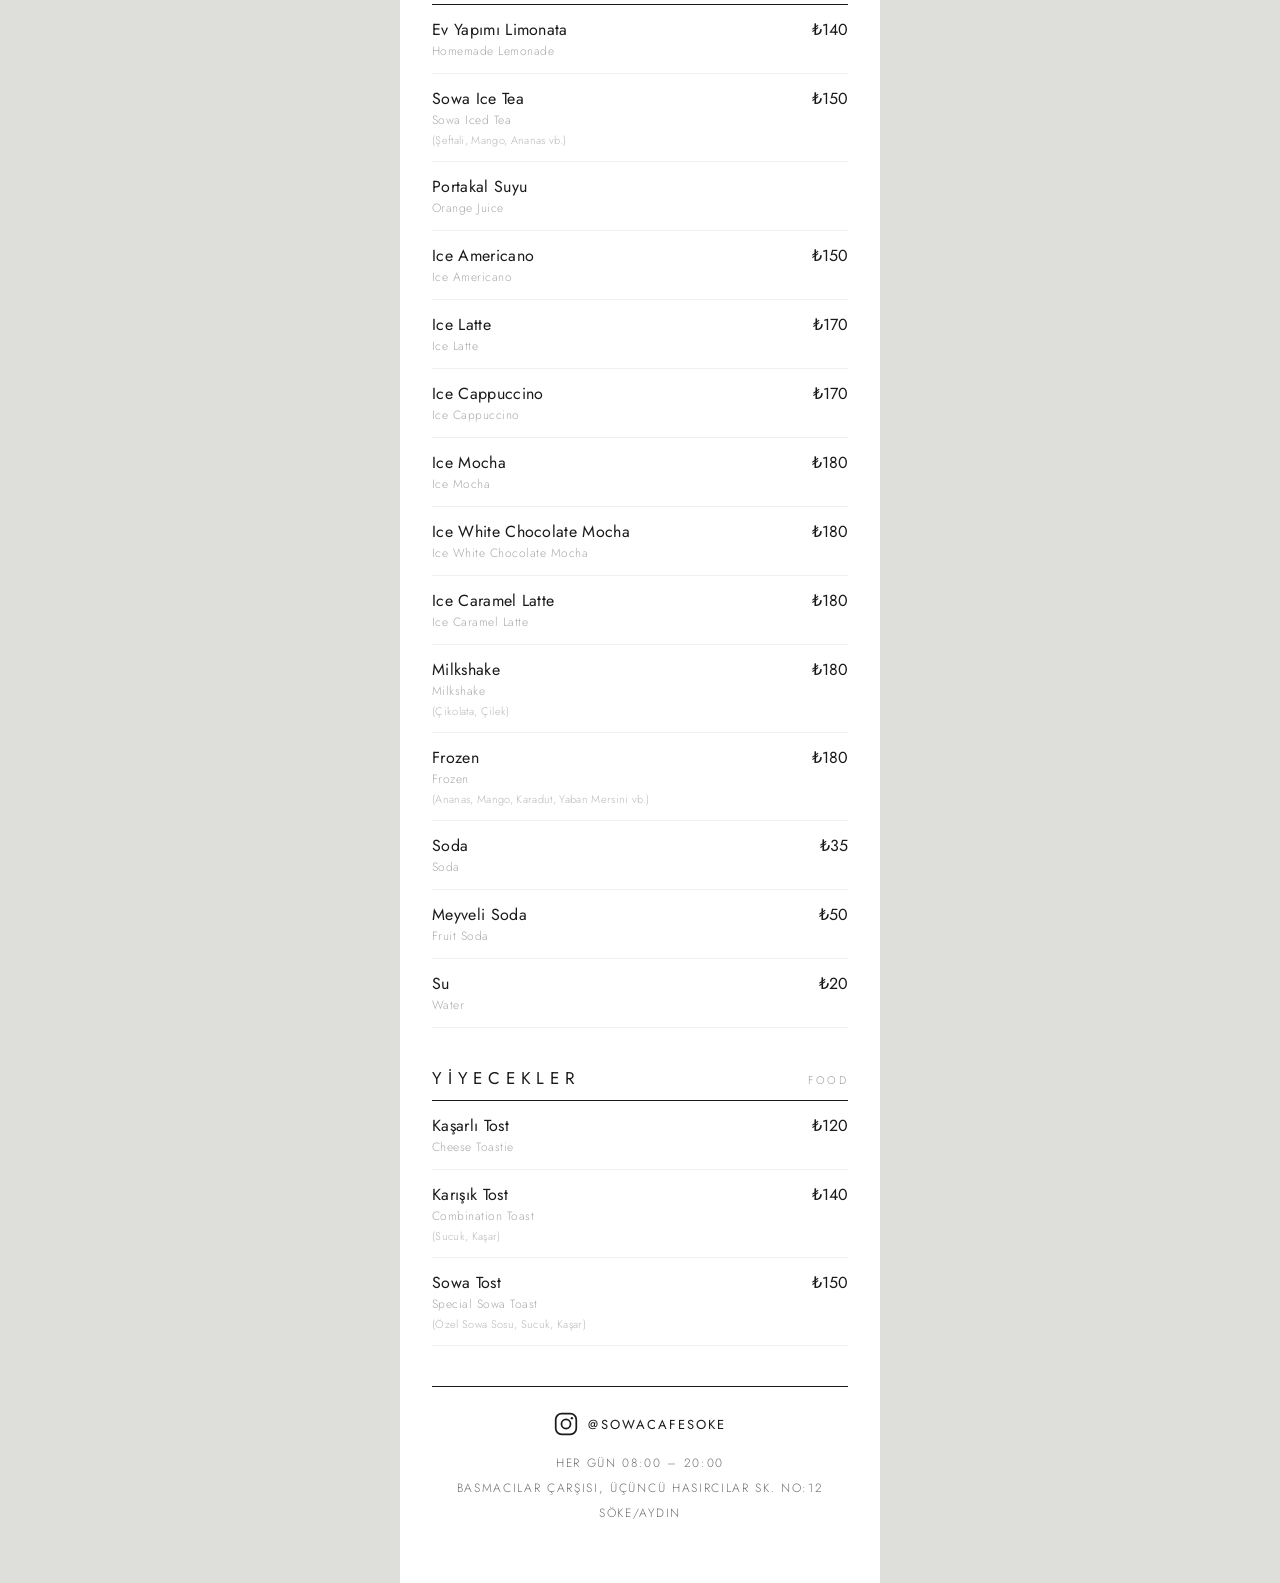
==== commit 6969e4f3: "Menü güncellemesi: yeni fiyatlar, 7 yeni ürün, kategori adları - KAHVELER → KAHVE ÇEŞİTLERİ, SOĞUK İ" ====
--- a/sowa-qr-menu/index.html
+++ b/sowa-qr-menu/index.html
@@ -92,6 +92,8 @@
         letter-spacing: 0.22em;
         color: #9a9a9a;
         text-transform: uppercase;
+        white-space: nowrap;
+        padding-left: 12px;
       }
       /* Item */
       .item {
@@ -116,6 +118,13 @@
         font-size: 12px;
         color: #a8a8a8;
         letter-spacing: 0.04em;
+      }
+      .item .var {
+        font-weight: 300;
+        font-size: 11px;
+        color: #b8b8b8;
+        letter-spacing: 0.03em;
+        margin-top: 2px;
       }
       .item .sp {
         flex: 1;
@@ -167,81 +176,108 @@
         <div class="tag">Coffee &amp; Pause</div>
       </div>
 
-      <!-- KAHVELER -->
+      <!-- KAHVE ÇEŞİTLERİ -->
       <section class="cat">
         <div class="cat-head">
-          <span class="cat-tr">KAHVELER</span><span class="cat-en">Coffee</span>
-        </div>
-        <div class="item">
-          <div class="names">
-            <span class="tr">Espresso</span><span class="en">Espresso</span>
-          </div>
-          <span class="sp"></span><span class="price">₺70</span>
-        </div>
-        <div class="item">
-          <div class="names">
-            <span class="tr">Double Espresso</span
-            ><span class="en">Double Espresso</span>
-          </div>
-          <span class="sp"></span><span class="price">₺100</span>
-        </div>
-        <div class="item">
-          <div class="names">
-            <span class="tr">Americano</span><span class="en">Americano</span>
-          </div>
-          <span class="sp"></span><span class="price">₺120</span>
-        </div>
-        <div class="item">
-          <div class="names">
-            <span class="tr">Filtre Kahve</span
-            ><span class="en">Filter Coffee</span>
-          </div>
-          <span class="sp"></span><span class="price">₺120</span>
-        </div>
-        <div class="item">
-          <div class="names">
-            <span class="tr">Cappuccino</span><span class="en">Cappuccino</span>
+          <span class="cat-tr">KAHVE ÇEŞİTLERİ</span><span class="cat-en">Coffee</span>
+        </div>
+        <div class="item">
+          <div class="names">
+            <span class="tr">Espresso</span>
+            <span class="en">Espresso</span>
+          </div>
+          <span class="sp"></span><span class="price">₺90</span>
+        </div>
+        <div class="item">
+          <div class="names">
+            <span class="tr">Double Espresso</span>
+            <span class="en">Double Espresso</span>
+          </div>
+          <span class="sp"></span><span class="price">₺110</span>
+        </div>
+        <div class="item">
+          <div class="names">
+            <span class="tr">Americano</span>
+            <span class="en">Americano</span>
           </div>
           <span class="sp"></span><span class="price">₺140</span>
         </div>
         <div class="item">
           <div class="names">
-            <span class="tr">Latte</span><span class="en">Latte</span>
+            <span class="tr">Filtre Kahve</span>
+            <span class="en">Filter Coffee</span>
           </div>
           <span class="sp"></span><span class="price">₺140</span>
         </div>
         <div class="item">
           <div class="names">
-            <span class="tr">Flat White</span><span class="en">Flat White</span>
+            <span class="tr">Cappuccino</span>
+            <span class="en">Cappuccino</span>
+          </div>
+          <span class="sp"></span><span class="price">₺160</span>
+        </div>
+        <div class="item">
+          <div class="names">
+            <span class="tr">Latte</span>
+            <span class="en">Latte</span>
+          </div>
+          <span class="sp"></span><span class="price">₺160</span>
+        </div>
+        <div class="item">
+          <div class="names">
+            <span class="tr">Flat White</span>
+            <span class="en">Flat White</span>
+          </div>
+          <span class="sp"></span><span class="price">₺170</span>
+        </div>
+        <div class="item">
+          <div class="names">
+            <span class="tr">Cortado</span>
+            <span class="en">Cortado</span>
           </div>
           <span class="sp"></span><span class="price">₺150</span>
         </div>
         <div class="item">
           <div class="names">
-            <span class="tr">Mocha</span><span class="en">Mocha</span>
-          </div>
-          <span class="sp"></span><span class="price">₺150</span>
-        </div>
-        <div class="item">
-          <div class="names">
-            <span class="tr">White Mocha</span
-            ><span class="en">White Mocha</span>
-          </div>
-          <span class="sp"></span><span class="price">₺150</span>
-        </div>
-        <div class="item">
-          <div class="names">
-            <span class="tr">Caramel Latte</span
-            ><span class="en">Caramel Latte</span>
-          </div>
-          <span class="sp"></span><span class="price">₺150</span>
-        </div>
-        <div class="item">
-          <div class="names">
-            <span class="tr">Türk Kahvesi</span
-            ><span class="en">Turkish Coffee</span>
-          </div>
-          <span class="sp"></span><span class="price">₺60</span>
+            <span class="tr">Mocha</span>
+            <span class="en">Mocha</span>
+          </div>
+          <span class="sp"></span><span class="price">₺170</span>
+        </div>
+        <div class="item">
+          <div class="names">
+            <span class="tr">White Mocha</span>
+            <span class="en">White Mocha</span>
+          </div>
+          <span class="sp"></span><span class="price">₺170</span>
+        </div>
+        <div class="item">
+          <div class="names">
+            <span class="tr">Caramel Latte</span>
+            <span class="en">Caramel Latte</span>
+          </div>
+          <span class="sp"></span><span class="price">₺170</span>
+        </div>
+        <div class="item">
+          <div class="names">
+            <span class="tr">Türk Kahvesi</span>
+            <span class="en">Turkish Coffee</span>
+          </div>
+          <span class="sp"></span><span class="price">₺80</span>
+        </div>
+        <div class="item">
+          <div class="names">
+            <span class="tr">Chai Tea Latte</span>
+            <span class="en">Chai Tea Latte</span>
+          </div>
+          <span class="sp"></span><span class="price">₺160</span>
+        </div>
+        <div class="item">
+          <div class="names">
+            <span class="tr">Sıcak Çikolata</span>
+            <span class="en">Hot Chocolate</span>
+          </div>
+          <span class="sp"></span><span class="price">₺160</span>
         </div>
       </section>
 
@@ -252,89 +288,126 @@
         </div>
         <div class="item">
           <div class="names">
-            <span class="tr">Çay</span><span class="en">Tea</span>
+            <span class="tr">Çay</span>
+            <span class="en">Tea</span>
           </div>
           <span class="sp"></span><span class="price">₺30</span>
         </div>
         <div class="item">
           <div class="names">
-            <span class="tr">Bitki Çayları</span
-            ><span class="en">Herbal Teas</span>
+            <span class="tr">Bitki Çayları</span>
+            <span class="en">Herbal Teas</span>
+            <span class="var">(Ihlamur, Nane Limon, Hibiskus)</span>
           </div>
           <span class="sp"></span><span class="price"></span>
         </div>
       </section>
 
-      <!-- SOĞUK İÇECEKLER -->
+      <!-- SOĞUK KAHVE VE İÇECEKLER -->
       <section class="cat">
         <div class="cat-head">
-          <span class="cat-tr">SOĞUK İÇECEKLER</span
-          ><span class="cat-en">Cold Drinks</span>
-        </div>
-        <div class="item">
-          <div class="names">
-            <span class="tr">Ev Yapımı Limonata</span
-            ><span class="en">Homemade Lemonade</span>
-          </div>
-          <span class="sp"></span><span class="price">₺120</span>
-        </div>
-        <div class="item">
-          <div class="names">
-            <span class="tr">Ice Americano</span
-            ><span class="en">Ice Americano</span>
-          </div>
-          <span class="sp"></span><span class="price">₺130</span>
-        </div>
-        <div class="item">
-          <div class="names">
-            <span class="tr">Ice Latte</span><span class="en">Ice Latte</span>
+          <span class="cat-tr">SOĞUK KAHVE VE İÇECEKLER</span><span class="cat-en">Cold Drinks</span>
+        </div>
+        <div class="item">
+          <div class="names">
+            <span class="tr">Ev Yapımı Limonata</span>
+            <span class="en">Homemade Lemonade</span>
+          </div>
+          <span class="sp"></span><span class="price">₺140</span>
+        </div>
+        <div class="item">
+          <div class="names">
+            <span class="tr">Sowa Ice Tea</span>
+            <span class="en">Sowa Iced Tea</span>
+            <span class="var">(Şeftali, Mango, Ananas vb.)</span>
           </div>
           <span class="sp"></span><span class="price">₺150</span>
         </div>
         <div class="item">
           <div class="names">
-            <span class="tr">Ice Cappuccino</span
-            ><span class="en">Ice Cappuccino</span>
+            <span class="tr">Portakal Suyu</span>
+            <span class="en">Orange Juice</span>
+          </div>
+          <span class="sp"></span><span class="price"></span>
+        </div>
+        <div class="item">
+          <div class="names">
+            <span class="tr">Ice Americano</span>
+            <span class="en">Ice Americano</span>
           </div>
           <span class="sp"></span><span class="price">₺150</span>
         </div>
         <div class="item">
           <div class="names">
-            <span class="tr">Ice Mocha</span><span class="en">Ice Mocha</span>
-          </div>
-          <span class="sp"></span><span class="price">₺160</span>
-        </div>
-        <div class="item">
-          <div class="names">
-            <span class="tr">Ice Caramel Latte</span
-            ><span class="en">Ice Caramel Latte</span>
-          </div>
-          <span class="sp"></span><span class="price">₺160</span>
-        </div>
-        <div class="item">
-          <div class="names">
-            <span class="tr">Frozen</span><span class="en">Frozen</span>
-          </div>
-          <span class="sp"></span><span class="price">₺160</span>
-        </div>
-        <div class="item">
-          <div class="names">
-            <span class="tr">Soda</span><span class="en">Soda</span>
+            <span class="tr">Ice Latte</span>
+            <span class="en">Ice Latte</span>
+          </div>
+          <span class="sp"></span><span class="price">₺170</span>
+        </div>
+        <div class="item">
+          <div class="names">
+            <span class="tr">Ice Cappuccino</span>
+            <span class="en">Ice Cappuccino</span>
+          </div>
+          <span class="sp"></span><span class="price">₺170</span>
+        </div>
+        <div class="item">
+          <div class="names">
+            <span class="tr">Ice Mocha</span>
+            <span class="en">Ice Mocha</span>
+          </div>
+          <span class="sp"></span><span class="price">₺180</span>
+        </div>
+        <div class="item">
+          <div class="names">
+            <span class="tr">Ice White Chocolate Mocha</span>
+            <span class="en">Ice White Chocolate Mocha</span>
+          </div>
+          <span class="sp"></span><span class="price">₺180</span>
+        </div>
+        <div class="item">
+          <div class="names">
+            <span class="tr">Ice Caramel Latte</span>
+            <span class="en">Ice Caramel Latte</span>
+          </div>
+          <span class="sp"></span><span class="price">₺180</span>
+        </div>
+        <div class="item">
+          <div class="names">
+            <span class="tr">Milkshake</span>
+            <span class="en">Milkshake</span>
+            <span class="var">(Çikolata, Çilek)</span>
+          </div>
+          <span class="sp"></span><span class="price">₺180</span>
+        </div>
+        <div class="item">
+          <div class="names">
+            <span class="tr">Frozen</span>
+            <span class="en">Frozen</span>
+            <span class="var">(Ananas, Mango, Karadut, Yaban Mersini vb.)</span>
+          </div>
+          <span class="sp"></span><span class="price">₺180</span>
+        </div>
+        <div class="item">
+          <div class="names">
+            <span class="tr">Soda</span>
+            <span class="en">Soda</span>
           </div>
           <span class="sp"></span><span class="price">₺35</span>
         </div>
         <div class="item">
           <div class="names">
-            <span class="tr">Meyveli Soda</span
-            ><span class="en">Fruit Soda</span>
+            <span class="tr">Meyveli Soda</span>
+            <span class="en">Fruit Soda</span>
           </div>
           <span class="sp"></span><span class="price">₺50</span>
         </div>
         <div class="item">
           <div class="names">
-            <span class="tr">Su</span><span class="en">Water</span>
-          </div>
-          <span class="sp"></span><span class="price">₺15</span>
+            <span class="tr">Su</span>
+            <span class="en">Water</span>
+          </div>
+          <span class="sp"></span><span class="price">₺20</span>
         </div>
       </section>
 
@@ -345,34 +418,24 @@
         </div>
         <div class="item">
           <div class="names">
-            <span class="tr">Brownie</span><span class="en">Brownie</span>
-          </div>
-          <span class="sp"></span><span class="price"></span>
-        </div>
-        <div class="item">
-          <div class="names">
-            <span class="tr">Tiramisu</span><span class="en">Tiramisu</span>
-          </div>
-          <span class="sp"></span><span class="price"></span>
-        </div>
-        <div class="item">
-          <div class="names">
-            <span class="tr">Kaşarlı Tost</span
-            ><span class="en">Cheese Toastie</span>
+            <span class="tr">Kaşarlı Tost</span>
+            <span class="en">Cheese Toastie</span>
           </div>
           <span class="sp"></span><span class="price">₺120</span>
         </div>
         <div class="item">
           <div class="names">
-            <span class="tr">Karışık Tost (Sucuk, Kaşar)</span
-            ><span class="en">Combination Toast</span>
+            <span class="tr">Karışık Tost</span>
+            <span class="en">Combination Toast</span>
+            <span class="var">(Sucuk, Kaşar)</span>
           </div>
           <span class="sp"></span><span class="price">₺140</span>
         </div>
         <div class="item">
           <div class="names">
-            <span class="tr">Sowa Tost (Özel Sowa Sosu, Sucuk, Kaşar)</span
-            ><span class="en">Special Sowa Sauce, Sausage, Cheese</span>
+            <span class="tr">Sowa Tost</span>
+            <span class="en">Special Sowa Toast</span>
+            <span class="var">(Özel Sowa Sosu, Sucuk, Kaşar)</span>
           </div>
           <span class="sp"></span><span class="price">₺150</span>
         </div>
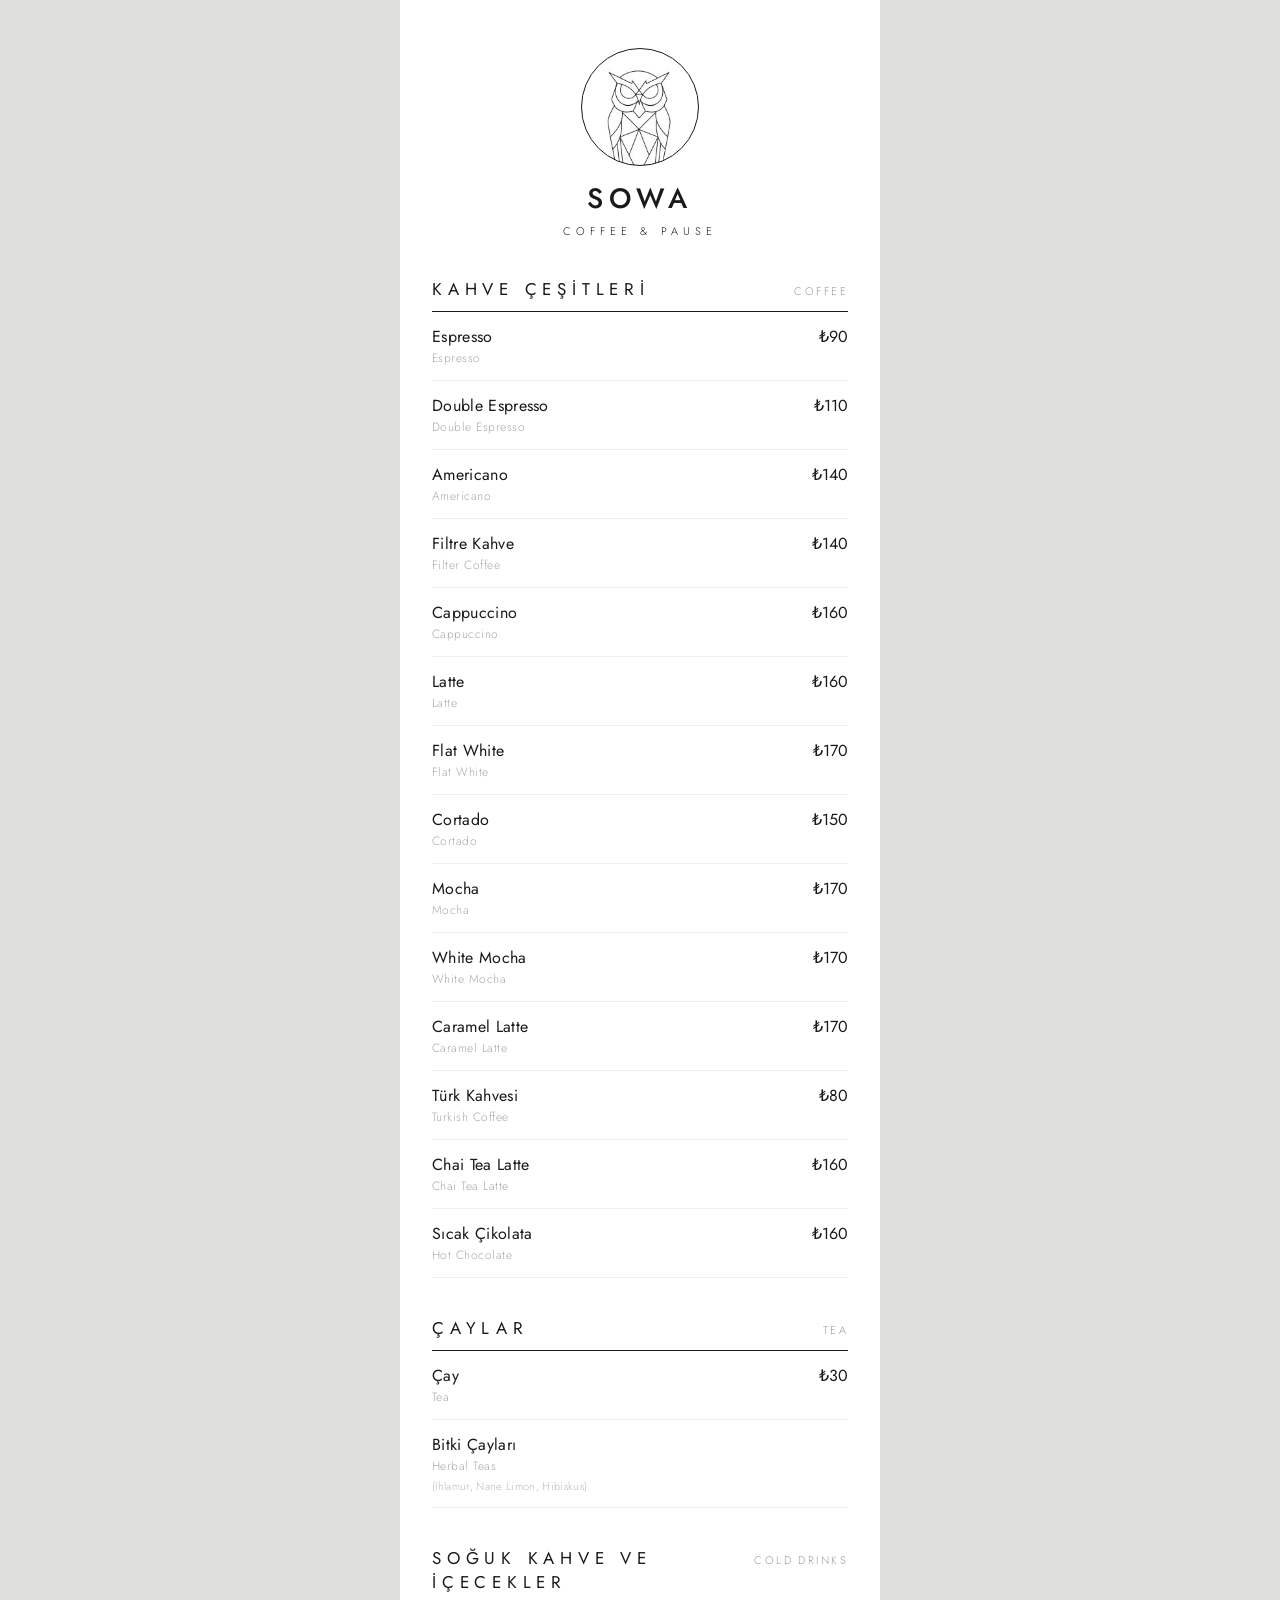
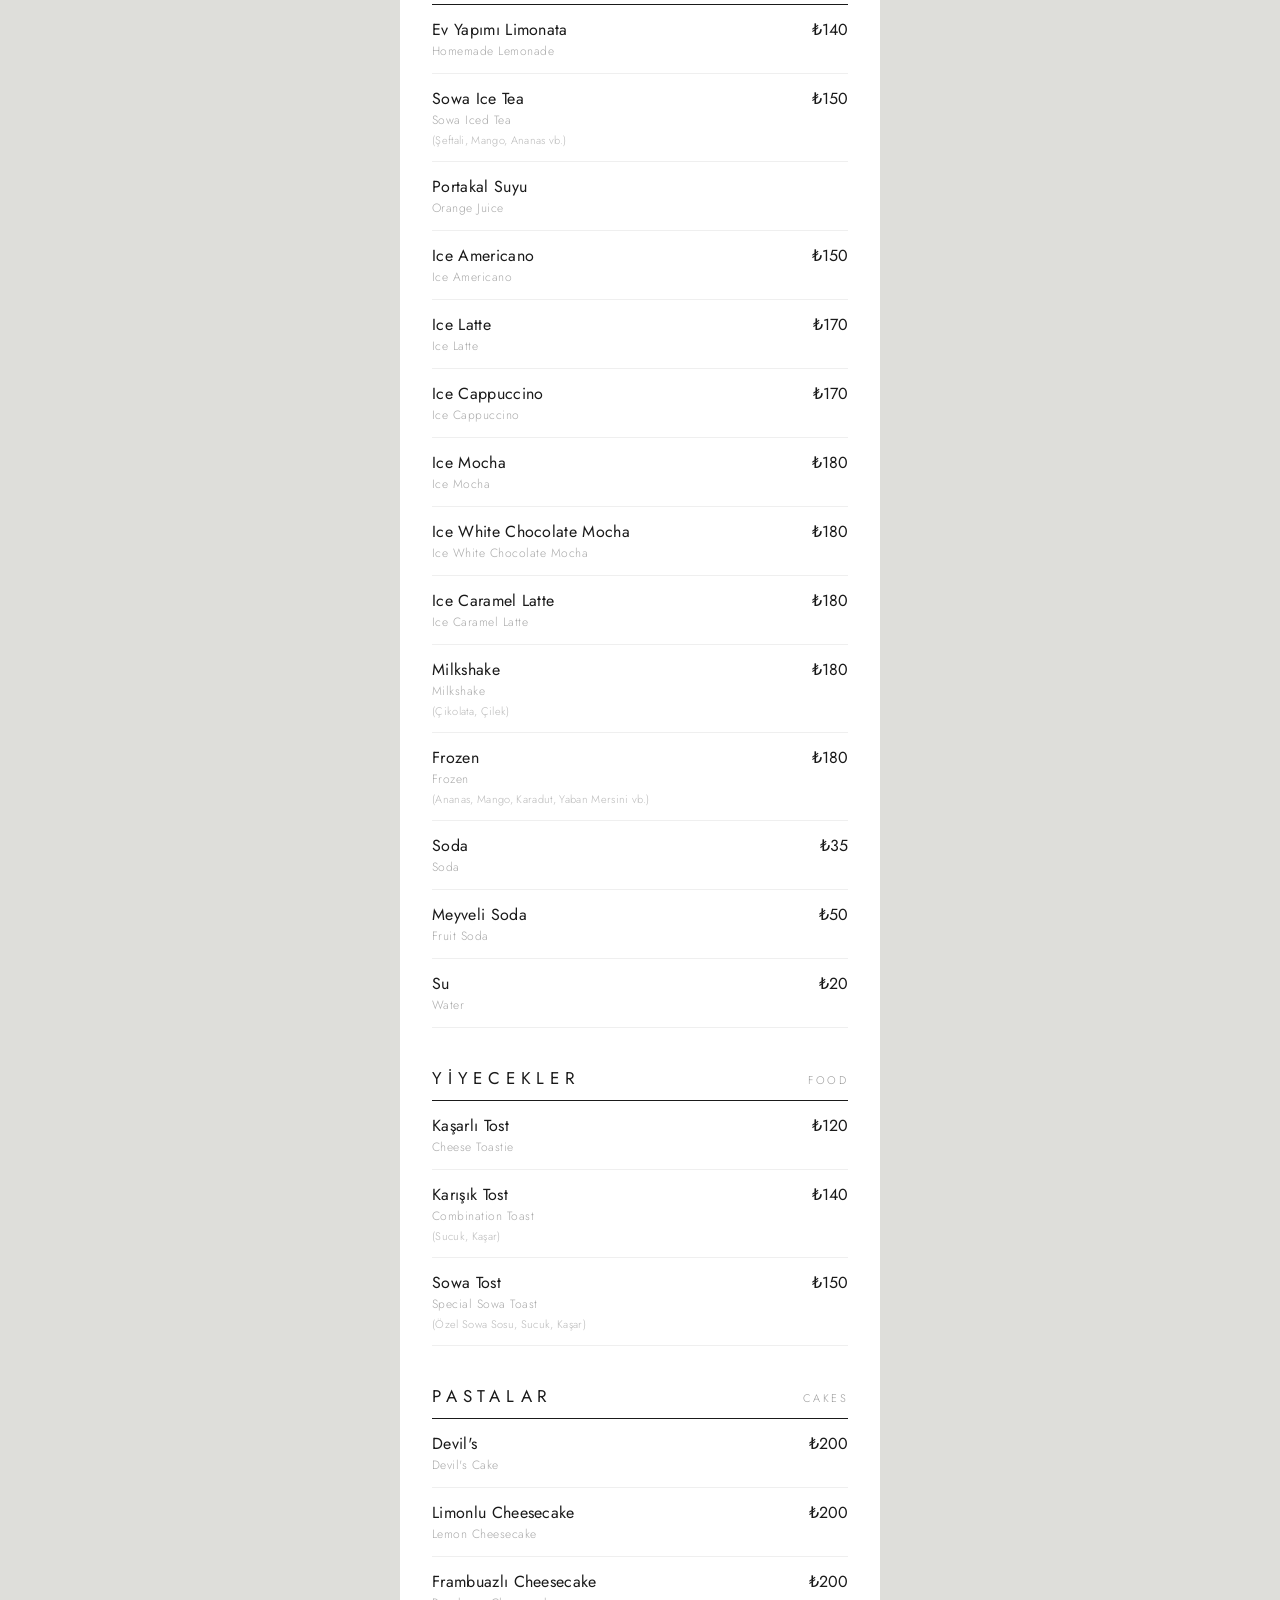
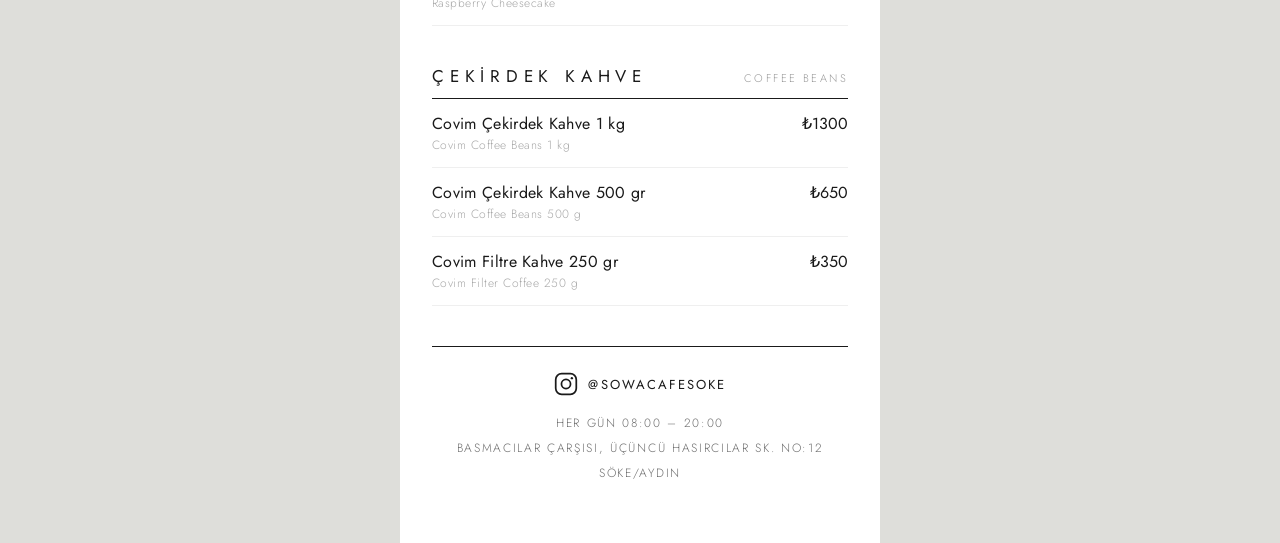
==== commit 241243fb: "Menüye Pastalar ve Çekirdek Kahve eklendi; İngilizce başlık büyük harf hatası düzeltildi Eksik kalan" ====
--- a/sowa-qr-menu/index.html
+++ b/sowa-qr-menu/index.html
@@ -179,7 +179,7 @@
       <!-- KAHVE ÇEŞİTLERİ -->
       <section class="cat">
         <div class="cat-head">
-          <span class="cat-tr">KAHVE ÇEŞİTLERİ</span><span class="cat-en">Coffee</span>
+          <span class="cat-tr">KAHVE ÇEŞİTLERİ</span><span class="cat-en" lang="en">Coffee</span>
         </div>
         <div class="item">
           <div class="names">
@@ -284,7 +284,7 @@
       <!-- ÇAYLAR -->
       <section class="cat">
         <div class="cat-head">
-          <span class="cat-tr">ÇAYLAR</span><span class="cat-en">Tea</span>
+          <span class="cat-tr">ÇAYLAR</span><span class="cat-en" lang="en">Tea</span>
         </div>
         <div class="item">
           <div class="names">
@@ -306,7 +306,7 @@
       <!-- SOĞUK KAHVE VE İÇECEKLER -->
       <section class="cat">
         <div class="cat-head">
-          <span class="cat-tr">SOĞUK KAHVE VE İÇECEKLER</span><span class="cat-en">Cold Drinks</span>
+          <span class="cat-tr">SOĞUK KAHVE VE İÇECEKLER</span><span class="cat-en" lang="en">Cold Drinks</span>
         </div>
         <div class="item">
           <div class="names">
@@ -414,7 +414,7 @@
       <!-- YİYECEKLER -->
       <section class="cat">
         <div class="cat-head">
-          <span class="cat-tr">YİYECEKLER</span><span class="cat-en">Food</span>
+          <span class="cat-tr">YİYECEKLER</span><span class="cat-en" lang="en">Food</span>
         </div>
         <div class="item">
           <div class="names">
@@ -438,6 +438,62 @@
             <span class="var">(Özel Sowa Sosu, Sucuk, Kaşar)</span>
           </div>
           <span class="sp"></span><span class="price">₺150</span>
+        </div>
+      </section>
+
+      <!-- PASTALAR -->
+      <section class="cat">
+        <div class="cat-head">
+          <span class="cat-tr">PASTALAR</span><span class="cat-en" lang="en">Cakes</span>
+        </div>
+        <div class="item">
+          <div class="names">
+            <span class="tr">Devil's</span>
+            <span class="en">Devil's Cake</span>
+          </div>
+          <span class="sp"></span><span class="price">₺200</span>
+        </div>
+        <div class="item">
+          <div class="names">
+            <span class="tr">Limonlu Cheesecake</span>
+            <span class="en">Lemon Cheesecake</span>
+          </div>
+          <span class="sp"></span><span class="price">₺200</span>
+        </div>
+        <div class="item">
+          <div class="names">
+            <span class="tr">Frambuazlı Cheesecake</span>
+            <span class="en">Raspberry Cheesecake</span>
+          </div>
+          <span class="sp"></span><span class="price">₺200</span>
+        </div>
+      </section>
+
+      <!-- ÇEKİRDEK KAHVE -->
+      <section class="cat">
+        <div class="cat-head">
+          <span class="cat-tr">ÇEKİRDEK KAHVE</span><span class="cat-en" lang="en">Coffee Beans</span>
+        </div>
+        <div class="item">
+          <div class="names">
+            <span class="tr">Covim Çekirdek Kahve 1 kg</span>
+            <span class="en">Covim Coffee Beans 1 kg</span>
+          </div>
+          <span class="sp"></span><span class="price">₺1300</span>
+        </div>
+        <div class="item">
+          <div class="names">
+            <span class="tr">Covim Çekirdek Kahve 500 gr</span>
+            <span class="en">Covim Coffee Beans 500 g</span>
+          </div>
+          <span class="sp"></span><span class="price">₺650</span>
+        </div>
+        <div class="item">
+          <div class="names">
+            <span class="tr">Covim Filtre Kahve 250 gr</span>
+            <span class="en">Covim Filter Coffee 250 g</span>
+          </div>
+          <span class="sp"></span><span class="price">₺350</span>
         </div>
       </section>
 
